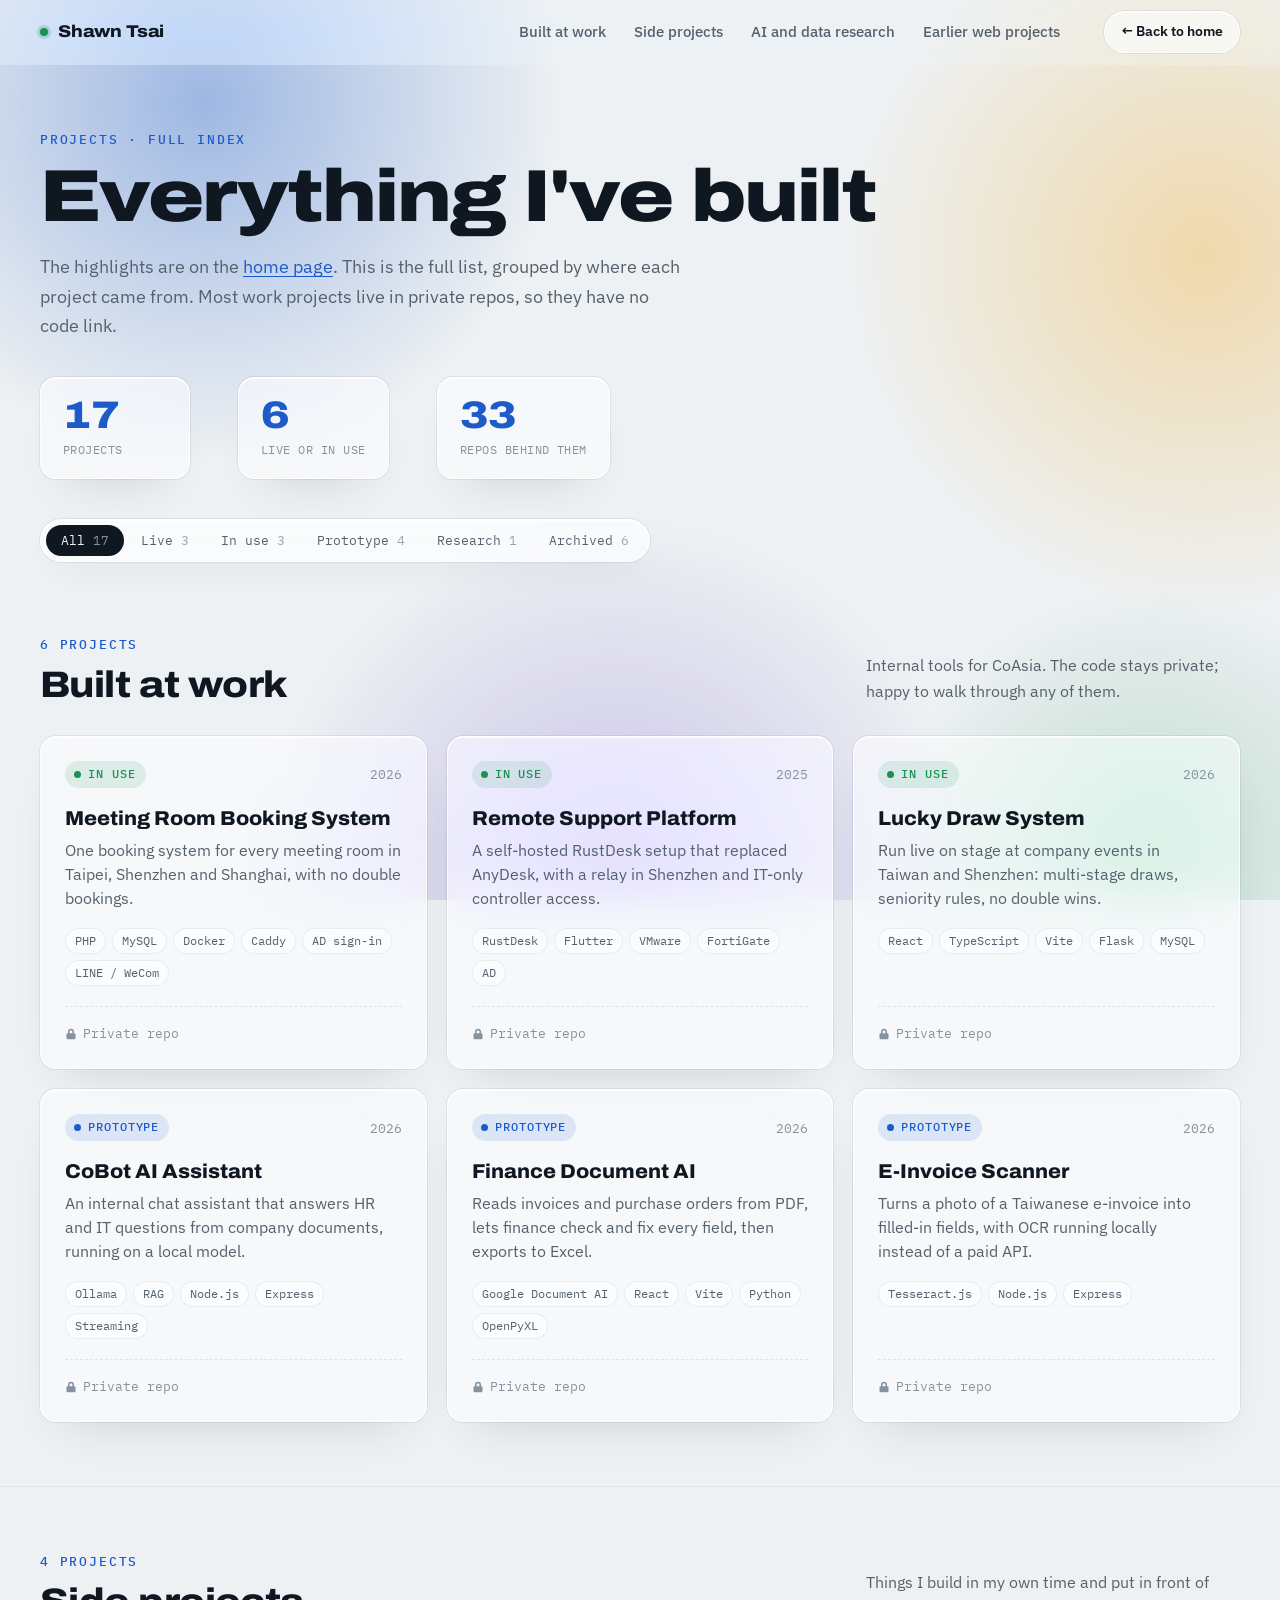
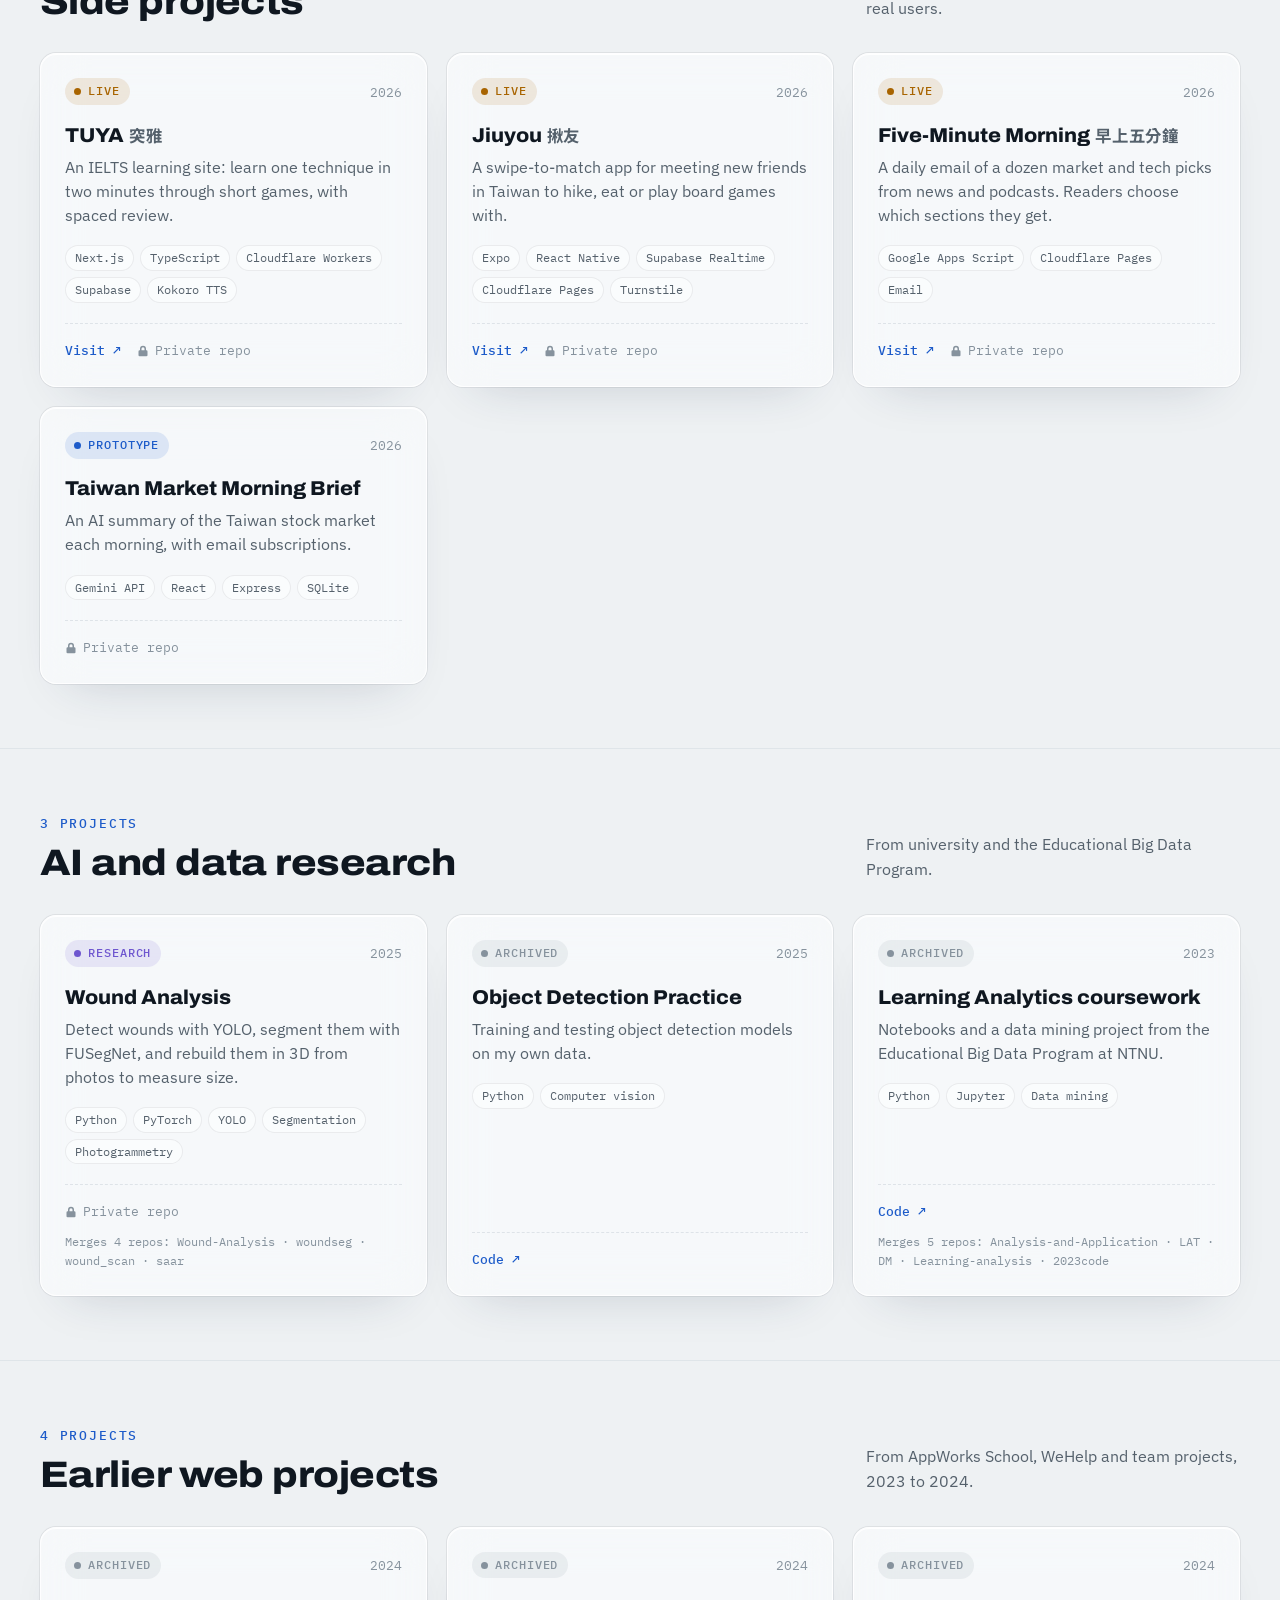
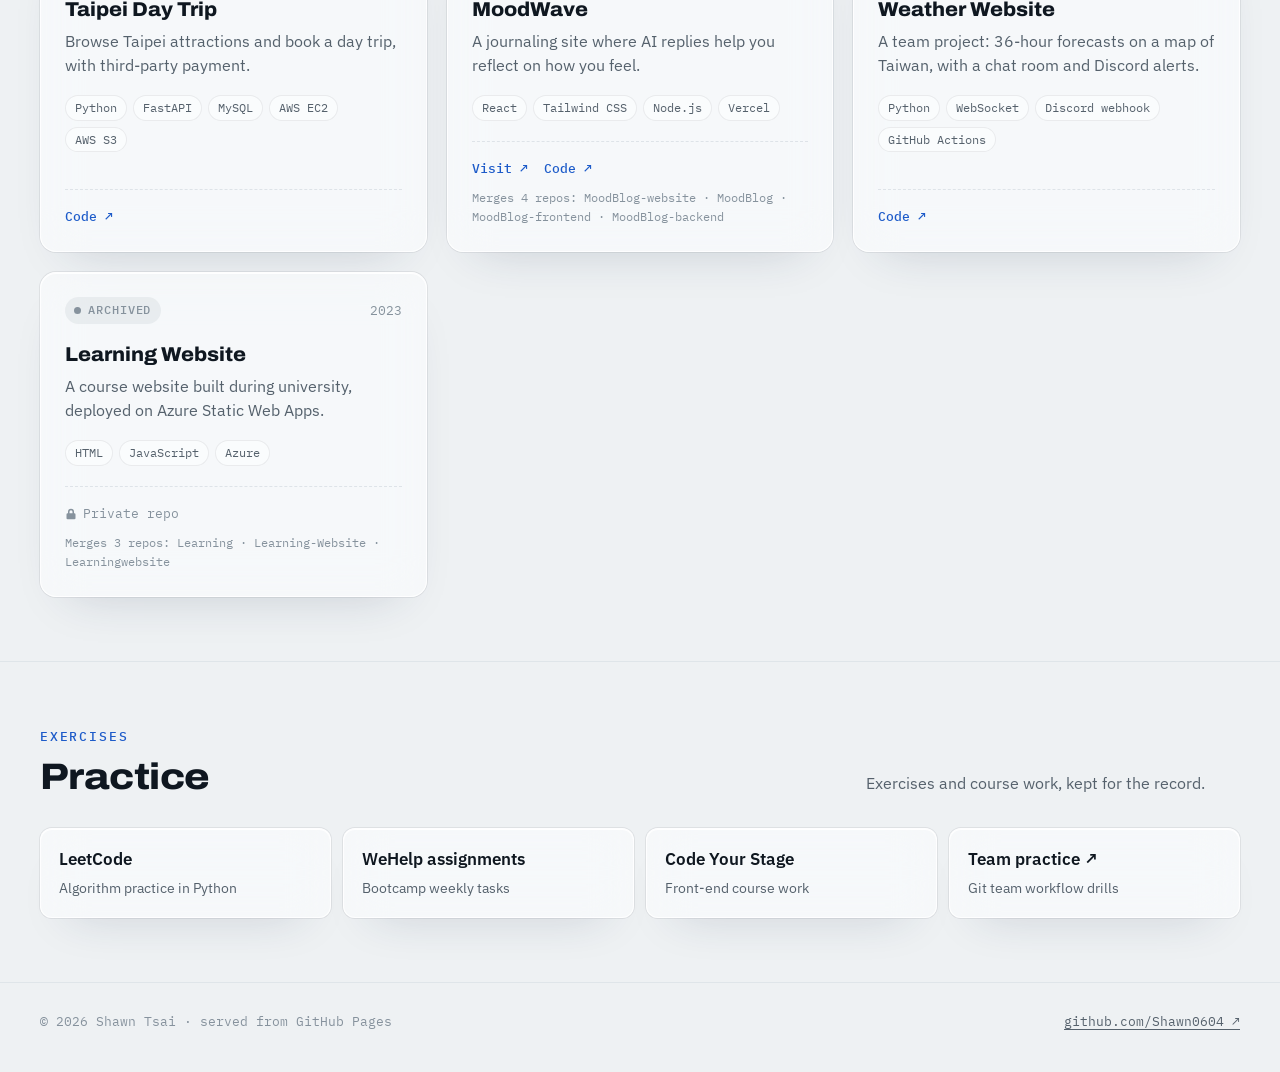
==== projects.html @ 9abc5147 "Keep the About traceroute terminal solid black Co-Authored-By: Claude Opus 5.5 <noreply@anthropic.co" ====
<!doctype html>
<html lang="en">
<head>
<meta charset="utf-8">
<meta name="viewport" content="width=device-width, initial-scale=1, viewport-fit=cover">
<title>All Projects · Shawn Tsai</title>
<link rel="icon" type="image/svg+xml" href="favicon.svg">
<meta name="theme-color" content="#10171E">
<meta name="description" content="Every project Shawn Tsai has built: internal tools at work, side projects, AI research and earlier web work.">
<link rel="preconnect" href="https://fonts.googleapis.com">
<link rel="preconnect" href="https://fonts.gstatic.com" crossorigin>
<link rel="stylesheet" href="https://fonts.googleapis.com/css2?family=Archivo:wdth,wght@62..125,400..900&family=IBM+Plex+Mono:wght@400;500;600&family=IBM+Plex+Sans:ital,wght@0,400;0,500;0,600;1,400&display=swap">
<link rel="stylesheet" href="https://fonts.googleapis.com/css2?family=Noto+Sans+TC:wght@500;700&text=%E7%AA%81%E9%9B%85%E6%8F%AA%E5%8F%8B%E6%97%A9%E4%B8%8A%E4%BA%94%E5%88%86%E9%90%98&display=swap">
<style>
/* Same tokens and type as index.html, so the two pages read as one site. */
:root {
  --paper: #EEF1F3; --panel: #FFFFFF; --ink: #0F1720; --muted: #55616C; --faint: #86929D; --line: #D3DAE0;
  --cable: #1D5BC9; --amber: #A86400; --led: #1B9255; --rec: #E5484D; --violet: #6E56CF;
  --f-display: "Archivo", "Arial Narrow", "Helvetica Neue", Arial, sans-serif;
  --f-body: "IBM Plex Sans", "Segoe UI", system-ui, -apple-system, sans-serif;
  --f-mono: "IBM Plex Mono", ui-monospace, "Cascadia Mono", Consolas, monospace;
  --f-tc: "Noto Sans TC", "Microsoft JhengHei", "PingFang TC", sans-serif;
}
@media (prefers-color-scheme: dark) {
  :root:not([data-theme="light"]) {
    --paper: #0D1318; --panel: #141C23; --ink: #E5EAEE; --muted: #9DA9B4; --faint: #6C7985; --line: #25313B;
    --cable: #78AAFF; --amber: #F2B441; --led: #3FD48B; --rec: #FF6369; --violet: #A594F9;
    color-scheme: dark;
  }
}
:root[data-theme="dark"] {
  --paper: #0D1318; --panel: #141C23; --ink: #E5EAEE; --muted: #9DA9B4; --faint: #6C7985; --line: #25313B;
  --cable: #78AAFF; --amber: #F2B441; --led: #3FD48B; --rec: #FF6369; --violet: #A594F9;
  color-scheme: dark;
}

* { box-sizing: border-box; }
[hidden] { display: none !important; }
html { scroll-behavior: smooth; scroll-padding-top: 80px; }
body { margin: 0; background: var(--paper); color: var(--ink); font-family: var(--f-body); font-size: 17px; line-height: 1.65; -webkit-font-smoothing: antialiased; }
@media (max-width: 700px) { body { font-size: 16px; } }
a { color: var(--cable); text-underline-offset: 3px; }
a:focus-visible, button:focus-visible { outline: 2px solid var(--cable); outline-offset: 3px; border-radius: 4px; }
h1, h2, h3 { text-wrap: balance; margin: 0; }
p { margin: 0; }
ul { margin: 0; padding: 0; list-style: none; }
.wrap { max-width: 1264px; margin: 0 auto; padding-left: max(32px, env(safe-area-inset-left, 0px)); padding-right: max(32px, env(safe-area-inset-right, 0px)); }
@media (max-width: 700px) { .wrap { padding-left: max(16px, env(safe-area-inset-left, 0px)); padding-right: max(16px, env(safe-area-inset-right, 0px)); } }

/* top bar */
.top { position: sticky; top: 0; z-index: 10; background: color-mix(in srgb, var(--paper) 86%, transparent); backdrop-filter: blur(10px); border-bottom: 1px solid transparent; transition: border-color .2s; }
.top.scrolled { border-bottom-color: var(--line); }
.top .wrap { display: flex; align-items: center; gap: 32px; height: 64px; }
.brand { font-family: var(--f-mono); font-size: 15px; font-weight: 600; color: var(--ink); text-decoration: none; margin-right: auto; display: inline-flex; align-items: center; gap: 10px; }
.brand i { font-style: normal; color: var(--faint); font-weight: 400; }
.nav { display: flex; gap: 4px; }
.nav a { font-size: 15px; font-weight: 500; color: var(--muted); text-decoration: none; padding: 8px 12px; border-radius: 8px; }
.nav a:hover { color: var(--ink); background: color-mix(in srgb, var(--ink) 6%, transparent); }
@media (max-width: 900px) { .nav { display: none; } }
.btn { display: inline-flex; align-items: center; gap: 8px; font-family: var(--f-body); font-size: 14px; font-weight: 600; padding: 8px 16px; border-radius: 999px; text-decoration: none; border: 1px solid var(--line); color: var(--ink); background: var(--panel); }
.btn:hover { border-color: var(--ink); }
.led { width: 8px; height: 8px; border-radius: 50%; background: var(--led); box-shadow: 0 0 0 3px color-mix(in srgb, var(--led) 22%, transparent); flex: none; }

/* page head */
.head .wrap { padding-block: 64px 40px; }
.eyebrow { display: block; font-family: var(--f-mono); font-size: 13px; font-weight: 500; letter-spacing: .14em; text-transform: uppercase; color: var(--cable); margin-bottom: 12px; }
.head h1 { font-family: var(--f-display); font-stretch: 120%; font-weight: 850; font-size: clamp(2.6rem, 6vw, 4.6rem); line-height: .95; letter-spacing: -.025em; }
.head .lede { margin-top: 20px; max-width: 36em; color: var(--muted); font-size: clamp(1.05rem, 1.4vw, 1.2rem); }
.stats { display: flex; flex-wrap: wrap; gap: 16px 48px; margin-top: 36px; }
.stats div { display: flex; flex-direction: column; }
.stats b { font-family: var(--f-display); font-stretch: 115%; font-weight: 850; font-size: 2.4rem; line-height: 1; color: var(--cable); font-variant-numeric: tabular-nums; }
.stats span { margin-top: 6px; font-family: var(--f-mono); font-size: 12px; letter-spacing: .04em; text-transform: uppercase; color: var(--faint); }

/* filter: one floating segmented pill, sticky under the top bar */
.filters { position: sticky; top: 72px; z-index: 5; pointer-events: none; padding-bottom: 8px; }
.chipbar { pointer-events: auto; display: inline-flex; gap: 2px; max-width: 100%; overflow-x: auto; scrollbar-width: none; padding: 5px; border-radius: 999px; border: 1px solid var(--line); background: var(--panel); }
.chipbar::-webkit-scrollbar { display: none; }
.chip { flex: none; display: inline-flex; align-items: center; gap: 8px; font-family: var(--f-mono); font-size: 13px; padding: 7px 15px; border-radius: 999px; border: 0; background: transparent; color: var(--muted); cursor: pointer; transition: background .15s, color .15s; }
.chip:hover { color: var(--ink); background: color-mix(in srgb, var(--ink) 6%, transparent); }
.chip[aria-pressed="true"] { background: var(--ink); color: var(--paper); }
.chip .n { opacity: .55; font-variant-numeric: tabular-nums; }

/* groups */
.group { border-bottom: 1px solid var(--line); }
.group > .wrap { padding-block: 64px; }
.g-head { display: grid; grid-template-columns: minmax(0, 1fr) minmax(0, 22em); gap: 8px 32px; align-items: end; margin-bottom: 32px; }
.g-head .eyebrow { margin-bottom: 10px; }
.g-head h2 { font-family: var(--f-display); font-stretch: 112%; font-weight: 800; font-size: clamp(1.7rem, 3vw, 2.3rem); line-height: 1.05; letter-spacing: -.015em; }
.g-head p { color: var(--muted); font-size: 15.5px; }
@media (max-width: 800px) { .g-head { grid-template-columns: minmax(0, 1fr); } }

.cards { display: grid; grid-template-columns: repeat(3, minmax(0, 1fr)); gap: 20px; }
@media (max-width: 1080px) { .cards { grid-template-columns: repeat(2, minmax(0, 1fr)); } }
@media (max-width: 700px) { .cards { grid-template-columns: minmax(0, 1fr); } }
.card { display: flex; flex-direction: column; background: var(--panel); border: 1px solid var(--line); border-radius: 16px; padding: 24px; transition: border-color .2s, transform .2s, box-shadow .2s; }
.card:hover { border-color: color-mix(in srgb, var(--cable) 45%, var(--line)); transform: translateY(-3px); box-shadow: 0 24px 48px -32px color-mix(in srgb, #000 45%, transparent); }
.card-top { display: flex; align-items: center; justify-content: space-between; gap: 12px; }
.yr { font-family: var(--f-mono); font-size: 12.5px; color: var(--faint); font-variant-numeric: tabular-nums; }
.st { display: inline-flex; align-items: center; gap: 7px; font-family: var(--f-mono); font-size: 11.5px; font-weight: 500; letter-spacing: .08em; text-transform: uppercase; padding: 4px 10px 4px 9px; border-radius: 999px; --c: var(--faint); color: var(--c); background: color-mix(in srgb, var(--c) 12%, transparent); }
.st::before { content: ""; width: 7px; height: 7px; border-radius: 50%; background: var(--c); }
.st.live { --c: var(--amber); }
.st.in-use { --c: var(--led); }
.st.prototype { --c: var(--cable); }
.st.research { --c: var(--violet); }
.card h3 { margin-top: 18px; font-family: var(--f-display); font-stretch: 105%; font-weight: 800; font-size: 1.25rem; line-height: 1.2; }
.card h3 .tc { font-family: var(--f-tc); font-weight: 700; font-size: .82em; color: var(--muted); margin-left: .3em; letter-spacing: .04em; }
.card .blurb { margin-top: 8px; color: var(--muted); font-size: 15.5px; line-height: 1.55; }
.tags { display: flex; flex-wrap: wrap; gap: 6px; margin-top: 18px; }
.tag { font-family: var(--f-mono); font-size: 12px; padding: 3px 10px; border-radius: 999px; color: var(--muted); background: color-mix(in srgb, var(--ink) 6%, transparent); }
.card-foot { margin-top: auto; padding-top: 20px; }
.links { display: flex; flex-wrap: wrap; gap: 8px 16px; padding-top: 16px; border-top: 1px dashed var(--line); font-family: var(--f-mono); font-size: 13px; }
.links a { color: var(--cable); text-decoration: none; font-weight: 500; }
.links a:hover { text-decoration: underline; }
.links .lock { color: var(--faint); display: inline-flex; align-items: center; gap: 6px; }
.links .lock svg { width: 12px; height: 12px; fill: currentColor; }
.repos { margin-top: 10px; font-family: var(--f-mono); font-size: 11.5px; color: var(--faint); overflow-wrap: anywhere; }
.empty { color: var(--muted); font-family: var(--f-mono); font-size: 14px; }

/* practice list */
.practice { display: grid; grid-template-columns: repeat(4, minmax(0, 1fr)); gap: 12px; }
@media (max-width: 1080px) { .practice { grid-template-columns: repeat(2, minmax(0, 1fr)); } }
@media (max-width: 560px) { .practice { grid-template-columns: minmax(0, 1fr); } }
.practice li { padding: 16px 18px; border-radius: 12px; border: 1px dashed var(--line); }
.practice b { display: block; font-weight: 600; }
.practice b a { color: inherit; text-decoration: none; }
.practice b a:hover { color: var(--cable); }
.practice span { color: var(--muted); font-size: 14px; }

footer .wrap { display: flex; flex-wrap: wrap; justify-content: space-between; gap: 12px; padding-block: 28px 40px; font-family: var(--f-mono); font-size: 12.5px; color: var(--faint); }
footer a { color: var(--muted); }

@media (prefers-reduced-motion: reduce) { html { scroll-behavior: auto; } .card, .card:hover { transform: none; transition: none; } }
</style>
<link rel="stylesheet" href="css/glass.css?v=6">
</head>
<body>
<div class="aurora" aria-hidden="true"><span></span><span></span><span></span><span></span></div>
<header class="top" id="topbar">
  <div class="wrap">
    <a class="brand" href="./"><span class="led" aria-hidden="true"></span><span>Shawn Tsai</span></a>
    <nav class="nav" aria-label="Project groups" id="group-nav"></nav>
    <a class="btn" href="./#projects">← Back to home</a>
  </div>
</header>

<main>
  <section class="head">
    <div class="wrap">
      <span class="eyebrow">Projects · full index</span>
      <h1>Everything I've built</h1>
      <p class="lede">The highlights are on the <a href="./#projects">home page</a>. This is the full list, grouped by where each project came from. Most work projects live in private repos, so they have no code link.</p>
      <div class="stats" id="stats"></div>
    </div>
  </section>

  <div class="filters">
    <div class="wrap"><div class="chipbar" id="filters" role="toolbar" aria-label="Filter by status"></div></div>
  </div>

  <div id="groups">
    <noscript><div class="wrap" style="padding-block:48px"><p class="empty">This list needs JavaScript. All public repos are at <a href="https://github.com/Shawn0604?tab=repositories">github.com/Shawn0604</a>.</p></div></noscript>
  </div>

  <section class="group" id="practice-sec">
    <div class="wrap">
      <div class="g-head">
        <div><span class="eyebrow">Exercises</span><h2>Practice</h2></div>
        <p>Exercises and course work, kept for the record.</p>
      </div>
      <ul class="practice" id="practice"></ul>
    </div>
  </section>
</main>

<footer>
  <div class="wrap">
    <span>© 2026 Shawn Tsai · served from GitHub Pages</span>
    <a href="https://github.com/Shawn0604" target="_blank" rel="noopener">github.com/Shawn0604 ↗</a>
  </div>
</footer>

<script src="data/projects.js?v=6"></script>
<script>
(function () {
  var GROUPS = window.PROJECT_GROUPS || [];
  var PRACTICE = window.PRACTICE || [];
  var STATUS = [
    { id: 'all', label: 'All' },
    { id: 'live', label: 'Live' },
    { id: 'in-use', label: 'In use' },
    { id: 'prototype', label: 'Prototype' },
    { id: 'research', label: 'Research' },
    { id: 'archived', label: 'Archived' }
  ];
  var LABEL = {}; STATUS.forEach(function (s) { LABEL[s.id] = s.label; });
  var LOCK = '<svg viewBox="0 0 16 16" aria-hidden="true"><path d="M4 7V5a4 4 0 1 1 8 0v2h.5A1.5 1.5 0 0 1 14 8.5v5a1.5 1.5 0 0 1-1.5 1.5h-9A1.5 1.5 0 0 1 2 13.5v-5A1.5 1.5 0 0 1 3.5 7H4zm2 0h4V5a2 2 0 1 0-4 0v2z"/></svg>';

  function esc(s) { return String(s).replace(/[&<>"']/g, function (c) { return { '&': '&amp;', '<': '&lt;', '>': '&gt;', '"': '&quot;', "'": '&#39;' }[c]; }); }
  /* "TUYA 突雅" -> Latin name plus a smaller Chinese name */
  function title(name) {
    var m = name.match(/^(.*?)\s+([㐀-鿿].*)$/);
    return m ? esc(m[1]) + '<span class="tc" lang="zh-Hant">' + esc(m[2]) + '</span>' : esc(name);
  }

  var all = [];
  GROUPS.forEach(function (g) { g.projects.forEach(function (p) { all.push(p); }); });
  var repoCount = 0;
  all.forEach(function (p) { repoCount += (p.repos || []).length; });
  repoCount += PRACTICE.length;

  document.getElementById('stats').innerHTML =
    '<div><b>' + all.length + '</b><span>projects</span></div>' +
    '<div><b>' + all.filter(function (p) { return p.status === 'live' || p.status === 'in-use'; }).length + '</b><span>live or in use</span></div>' +
    '<div><b>' + repoCount + '</b><span>repos behind them</span></div>';

  document.getElementById('group-nav').innerHTML = GROUPS.map(function (g) {
    return '<a href="#' + esc(g.id) + '">' + esc(g.title) + '</a>';
  }).join('');

  function card(p) {
    var links = [];
    if (p.links && p.links.live) links.push('<a href="' + esc(p.links.live) + '" target="_blank" rel="noopener">Visit ↗</a>');
    if (p.links && p.links.code) links.push('<a href="' + esc(p.links.code) + '" target="_blank" rel="noopener">Code ↗</a>');
    if (!(p.links && p.links.code)) links.push('<span class="lock">' + LOCK + 'Private repo</span>');
    return '<article class="card" data-status="' + esc(p.status) + '">' +
      '<div class="card-top"><span class="st ' + esc(p.status) + '">' + esc(LABEL[p.status] || p.status) + '</span><span class="yr">' + esc(p.year) + '</span></div>' +
      '<h3>' + title(p.name) + '</h3>' +
      '<p class="blurb">' + esc(p.blurb) + '</p>' +
      '<div class="tags">' + (p.tags || []).map(function (t) { return '<span class="tag">' + esc(t) + '</span>'; }).join('') + '</div>' +
      '<div class="card-foot"><div class="links">' + links.join('') + '</div>' +
      ((p.repos || []).length > 1 ? '<p class="repos">Merges ' + p.repos.length + ' repos: ' + p.repos.map(esc).join(' · ') + '</p>' : '') +
      '</div></article>';
  }

  document.getElementById('groups').innerHTML = GROUPS.map(function (g) {
    return '<section class="group" id="' + esc(g.id) + '"><div class="wrap">' +
      '<div class="g-head"><div><span class="eyebrow">' + g.projects.length + ' projects</span>' +
      '<h2>' + esc(g.title) + '</h2></div><p>' + esc(g.note) + '</p></div>' +
      '<div class="cards">' + g.projects.map(card).join('') + '</div>' +
      '</div></section>';
  }).join('');

  document.getElementById('practice').innerHTML = PRACTICE.map(function (r) {
    var nm = r.url ? '<a href="' + esc(r.url) + '" target="_blank" rel="noopener">' + esc(r.name) + ' ↗</a>' : esc(r.name);
    return '<li><b>' + nm + '</b><span>' + esc(r.note) + '</span></li>';
  }).join('');

  /* status filter */
  var bar = document.getElementById('filters');
  bar.innerHTML = STATUS.map(function (s) {
    var n = s.id === 'all' ? all.length : all.filter(function (p) { return p.status === s.id; }).length;
    return '<button type="button" class="chip" data-f="' + s.id + '" aria-pressed="' + (s.id === 'all') + '">' + s.label + ' <span class="n">' + n + '</span></button>';
  }).join('');
  bar.addEventListener('click', function (e) {
    var b = e.target.closest('.chip'); if (!b) return;
    var f = b.getAttribute('data-f');
    bar.querySelectorAll('.chip').forEach(function (c) { c.setAttribute('aria-pressed', c === b); });
    document.querySelectorAll('#groups .group').forEach(function (sec) {
      var shown = 0;
      sec.querySelectorAll('.card').forEach(function (c) {
        var ok = f === 'all' || c.getAttribute('data-status') === f;
        c.hidden = !ok; if (ok) shown++;
      });
      sec.hidden = shown === 0;
    });
    document.getElementById('practice-sec').hidden = f !== 'all' && f !== 'archived';
  });

  var top = document.getElementById('topbar');
  var onScroll = function () { top.classList.toggle('scrolled', window.scrollY > 8); };
  window.addEventListener('scroll', onScroll, { passive: true }); onScroll();
})();
</script>
</body>
</html>
---- css/glass.css ----
/* Glass layer, shared by index.html and projects.html.
   Loaded after each page's own <style>, so these rules override the flat panels.
   A soft colour field (.aurora) sits behind the page; panels are frosted glass over it. */

:root {
  --glass-bg: rgba(255, 255, 255, .52);
  --glass-bg-hover: rgba(255, 255, 255, .68);
  --glass-rim: rgba(255, 255, 255, .85);
  --glass-edge: rgba(15, 23, 32, .07);
  --glass-hi: rgba(255, 255, 255, .9);
  --glass-drop: rgba(30, 50, 80, .22);
  --glass-blur: blur(22px) saturate(180%);
  --aurora-a: rgba(29, 91, 201, .38);
  --aurora-b: rgba(242, 180, 65, .40);
  --aurora-c: rgba(110, 86, 207, .30);
  --aurora-d: rgba(27, 146, 85, .22);
}
@media (prefers-color-scheme: dark) {
  :root:not([data-theme="light"]) {
    --glass-bg: rgba(22, 31, 40, .48);
    --glass-bg-hover: rgba(30, 41, 52, .6);
    --glass-rim: rgba(255, 255, 255, .10);
    --glass-edge: rgba(255, 255, 255, .06);
    --glass-hi: rgba(255, 255, 255, .08);
    --glass-drop: rgba(0, 0, 0, .55);
    --aurora-a: rgba(120, 170, 255, .20);
    --aurora-b: rgba(242, 180, 65, .13);
    --aurora-c: rgba(165, 148, 249, .17);
    --aurora-d: rgba(63, 212, 139, .10);
  }
}
:root[data-theme="dark"] {
  --glass-bg: rgba(22, 31, 40, .48);
  --glass-bg-hover: rgba(30, 41, 52, .6);
  --glass-rim: rgba(255, 255, 255, .10);
  --glass-edge: rgba(255, 255, 255, .06);
  --glass-hi: rgba(255, 255, 255, .08);
  --glass-drop: rgba(0, 0, 0, .55);
  --aurora-a: rgba(120, 170, 255, .20);
  --aurora-b: rgba(242, 180, 65, .13);
  --aurora-c: rgba(165, 148, 249, .17);
  --aurora-d: rgba(63, 212, 139, .10);
}

/* ---------- colour field behind everything ---------- */
.aurora { position: fixed; inset: 0; z-index: -1; overflow: hidden; pointer-events: none; }
.aurora span { position: absolute; width: 60vmax; height: 60vmax; border-radius: 50%; will-change: transform; animation: drift 38s ease-in-out infinite alternate; }
.aurora span:nth-child(1) { top: -22vmax; left: -14vmax; background: radial-gradient(circle, var(--aurora-a), transparent 66%); }
.aurora span:nth-child(2) { top: -10vmax; right: -24vmax; background: radial-gradient(circle, var(--aurora-b), transparent 66%); animation-duration: 46s; animation-delay: -12s; }
.aurora span:nth-child(3) { bottom: -28vmax; left: 18vmax; background: radial-gradient(circle, var(--aurora-c), transparent 66%); animation-duration: 52s; animation-delay: -20s; }
.aurora span:nth-child(4) { bottom: -18vmax; right: -12vmax; width: 44vmax; height: 44vmax; background: radial-gradient(circle, var(--aurora-d), transparent 66%); animation-duration: 42s; animation-delay: -6s; }
@keyframes drift {
  0%   { transform: translate3d(0, 0, 0) scale(1); }
  50%  { transform: translate3d(6vmax, 4vmax, 0) scale(1.08); }
  100% { transform: translate3d(-4vmax, 7vmax, 0) scale(.96); }
}

/* ---------- the glass surface ---------- */
.feature, .proj, .unit, .school, .earlier a, .all-projects, .jobs, .status, .btn:not(.solid),
.card, .chipbar, .practice li, .stats > div {
  background: var(--glass-bg);
  border: 1px solid var(--glass-rim);
  -webkit-backdrop-filter: var(--glass-blur);
  backdrop-filter: var(--glass-blur);
  box-shadow: inset 0 1px 0 var(--glass-hi), 0 0 0 1px var(--glass-edge), 0 24px 48px -30px var(--glass-drop);
}
.btn:not(.solid):hover { background: var(--glass-bg-hover); border-color: var(--glass-rim); }
.btn.solid { box-shadow: 0 10px 24px -12px color-mix(in srgb, var(--ink) 60%, transparent); }

/* hover lift for anything clickable or card-like */
.proj:hover, .card:hover, .earlier a:hover {
  background: var(--glass-bg-hover);
  border-color: color-mix(in srgb, var(--cable) 40%, var(--glass-rim));
  box-shadow: inset 0 1px 0 var(--glass-hi), 0 0 0 1px var(--glass-edge), 0 32px 60px -30px var(--glass-drop);
}

/* top bar: frosted strip */
.top {
  background: color-mix(in srgb, var(--paper) 45%, transparent);
  -webkit-backdrop-filter: var(--glass-blur);
  backdrop-filter: var(--glass-blur);
}
.top.scrolled { border-bottom-color: var(--glass-rim); box-shadow: 0 10px 30px -24px var(--glass-drop); }
/* filter pill floats on its own, so it needs a stronger frost to stay readable over cards */
.chipbar { background: color-mix(in srgb, var(--glass-bg-hover) 100%, transparent); box-shadow: inset 0 1px 0 var(--glass-hi), 0 0 0 1px var(--glass-edge), 0 14px 34px -18px var(--glass-drop); }

/* sections: softer dividers so the colour field reads through */
.block, .group { border-color: color-mix(in srgb, var(--line) 55%, transparent); }
footer .wrap { border-top-color: color-mix(in srgb, var(--line) 55%, transparent); }

/* tags: tinted glass chips */
.tag { background: color-mix(in srgb, var(--panel) 45%, transparent); box-shadow: inset 0 0 0 1px var(--glass-edge); }

/* home page specifics */
.feature { border-radius: 24px; }
.jobs { border-radius: 20px; padding-inline: 32px; }
.jobs .job:last-child { border-bottom: 0; }
.job { border-bottom-color: color-mix(in srgb, var(--line) 60%, transparent); }
@media (max-width: 700px) { .jobs { padding-inline: 20px; } }
.rack { background: transparent; border: 0; gap: 14px; overflow: visible; border-radius: 0; }
.unit { border-radius: 16px; overflow: hidden; }
.unit .u { background: color-mix(in srgb, var(--panel) 30%, transparent); border-right-color: var(--glass-rim); }
.all-projects { border-style: solid; }
.browser { background: var(--glass-bg); border-color: var(--glass-rim); }
.browser .bar { background: color-mix(in srgb, var(--panel) 40%, transparent); border-bottom-color: var(--glass-rim); }
.browser .bar span { background: color-mix(in srgb, var(--paper) 60%, transparent); }

/* projects page specifics */
.stats > div { padding: 18px 22px; border-radius: 16px; min-width: 150px; }
.practice li { border-style: solid; }
.links { border-top-color: color-mix(in srgb, var(--line) 70%, transparent); }

/* browsers without backdrop-filter: make the panels solid enough to read */
@supports not ((backdrop-filter: blur(1px)) or (-webkit-backdrop-filter: blur(1px))) {
  .feature, .proj, .unit, .school, .earlier a, .all-projects, .jobs, .status, .btn:not(.solid),
  .card, .chipbar, .practice li, .stats > div, .top {
    background: color-mix(in srgb, var(--panel) 92%, transparent);
  }
}

@media (prefers-reduced-motion: reduce) { .aurora span { animation: none; } }

/* brand: the name in the display face, matching the page headings */
.brand { font-family: var(--f-display); font-stretch: 112%; font-weight: 800; font-size: 17px; letter-spacing: -.01em; }
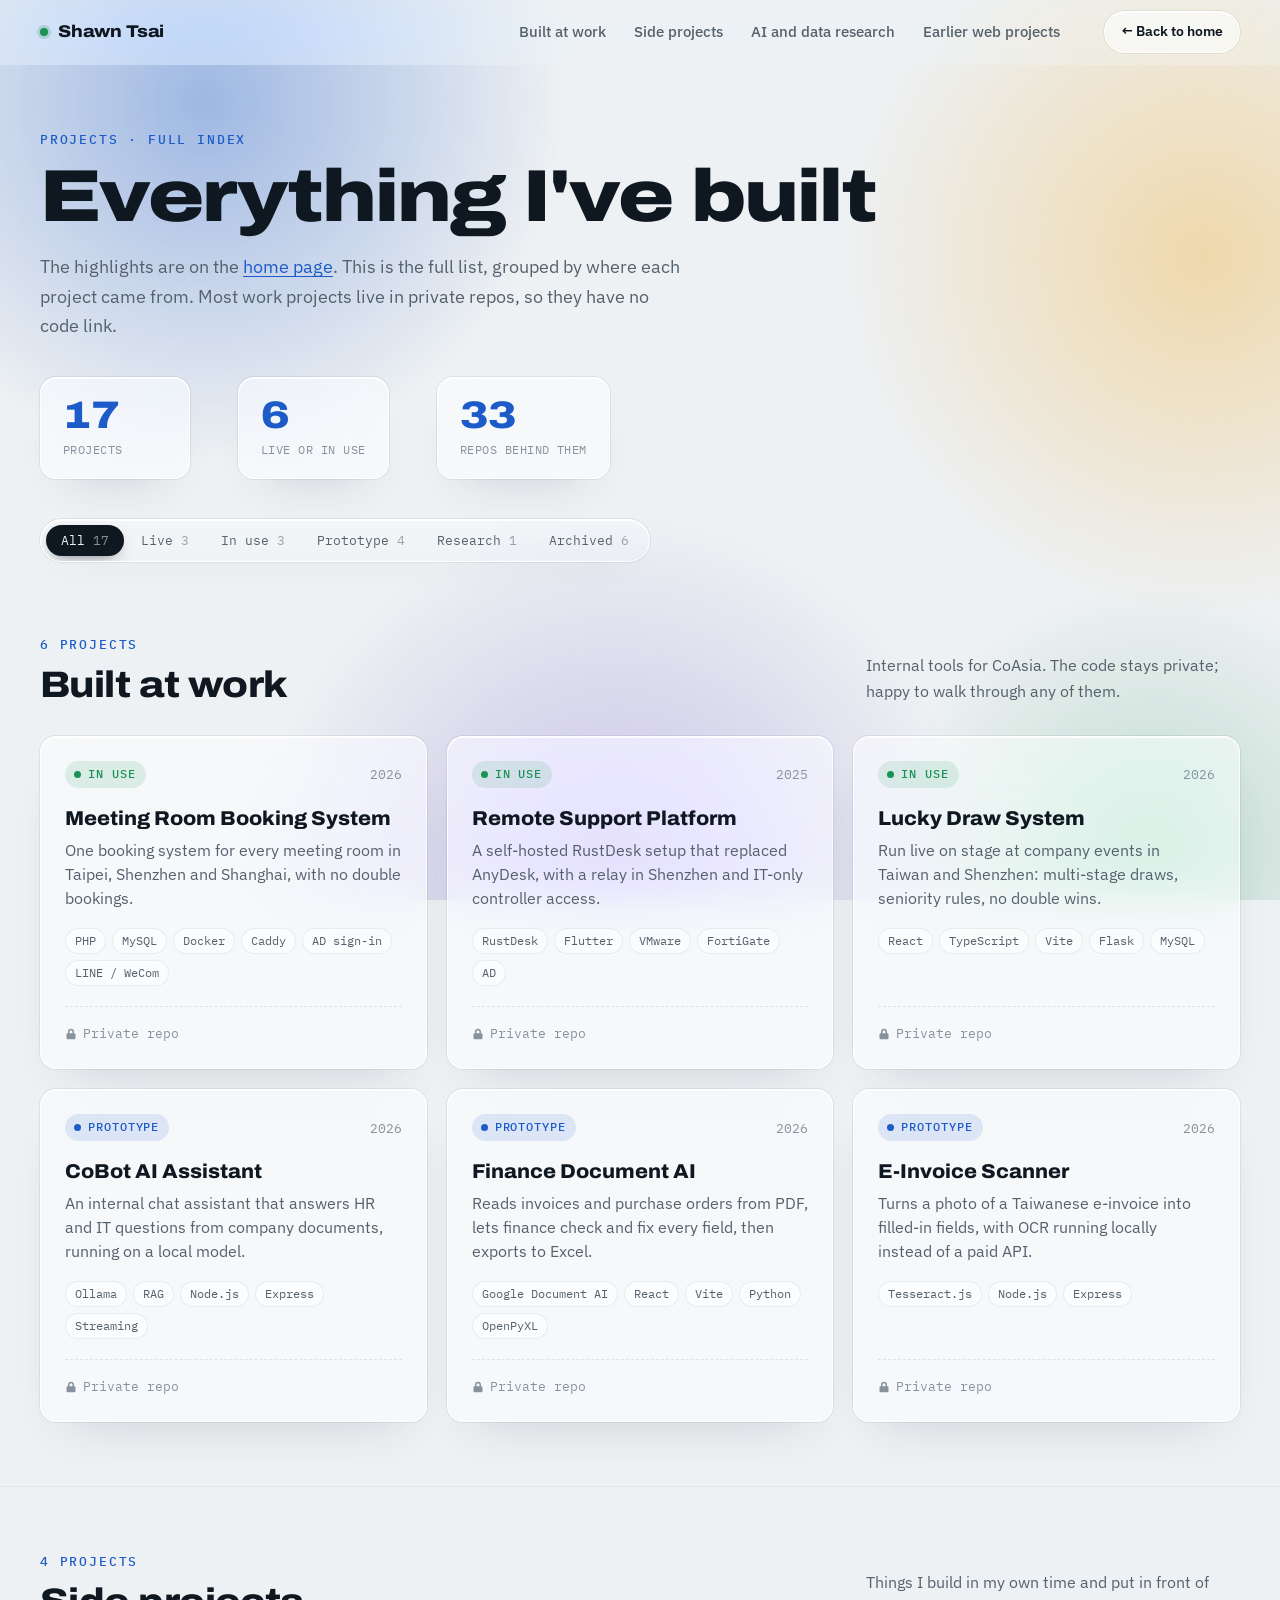
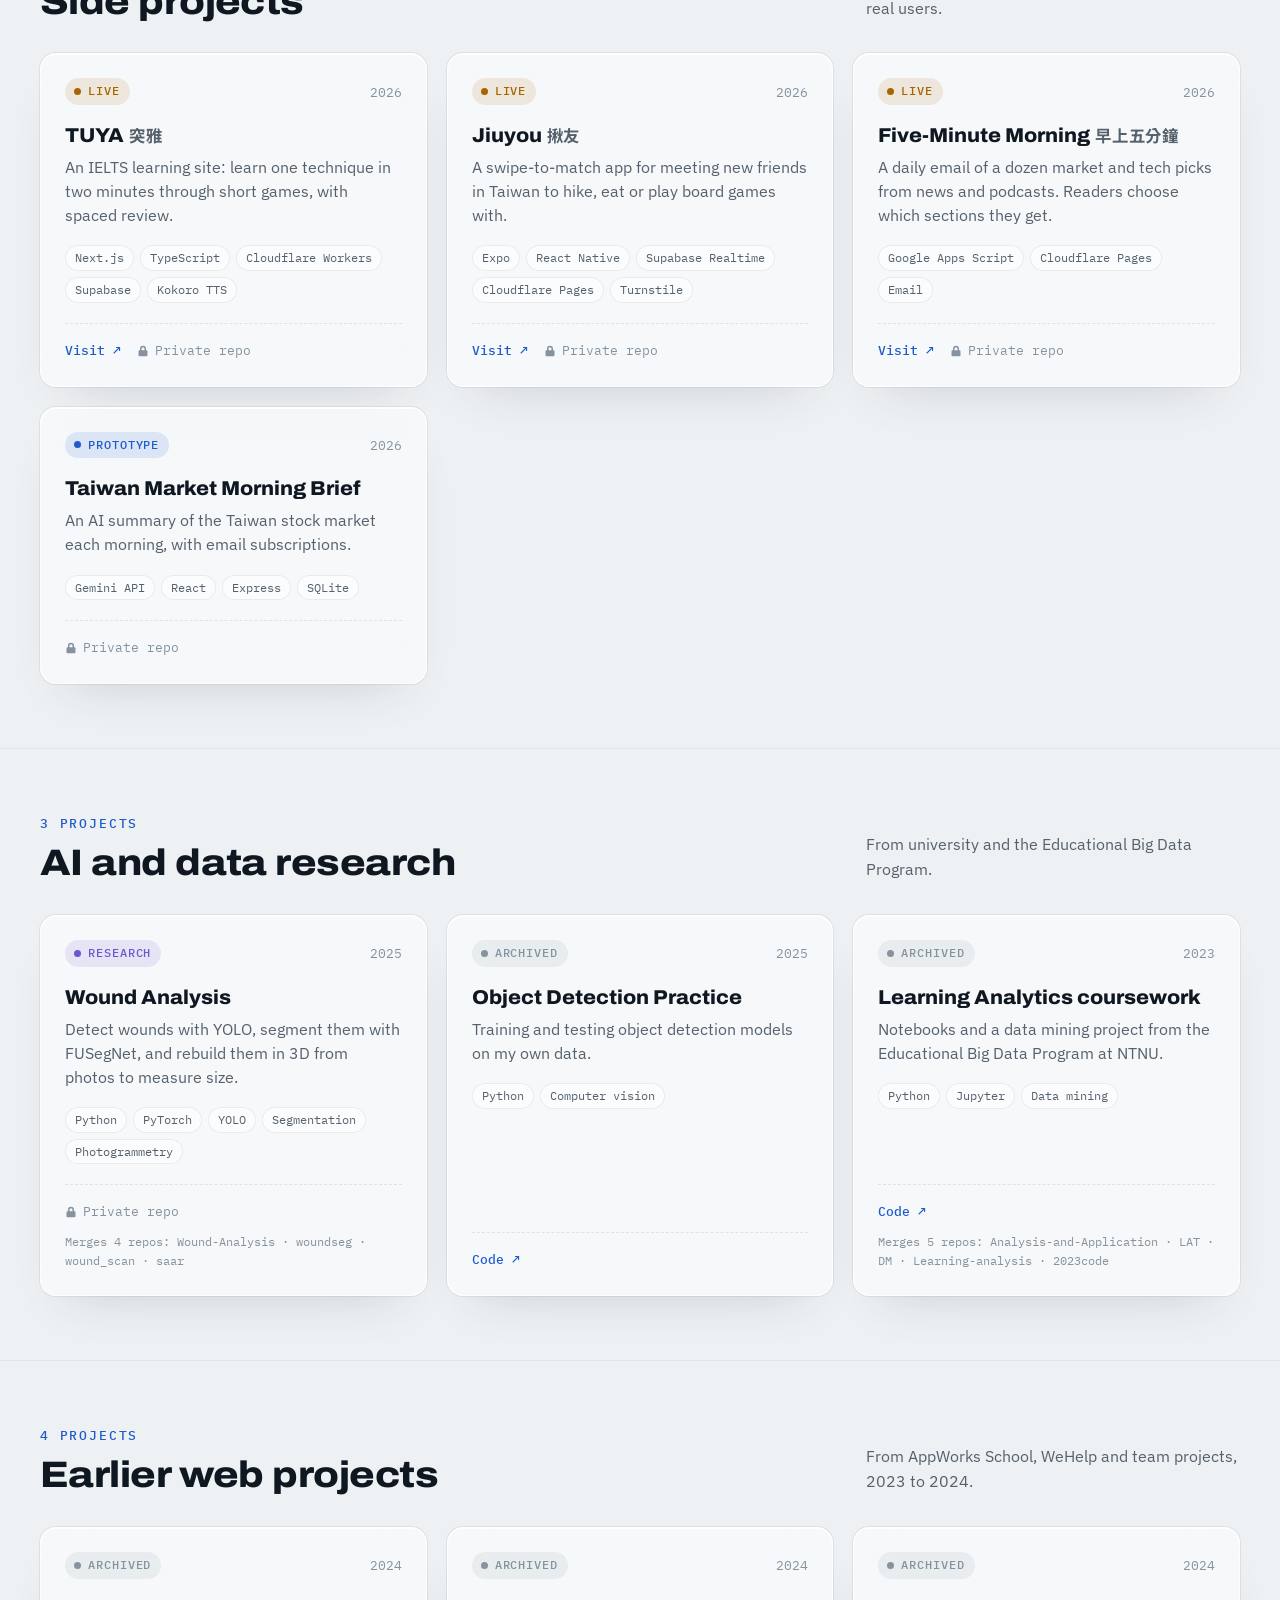
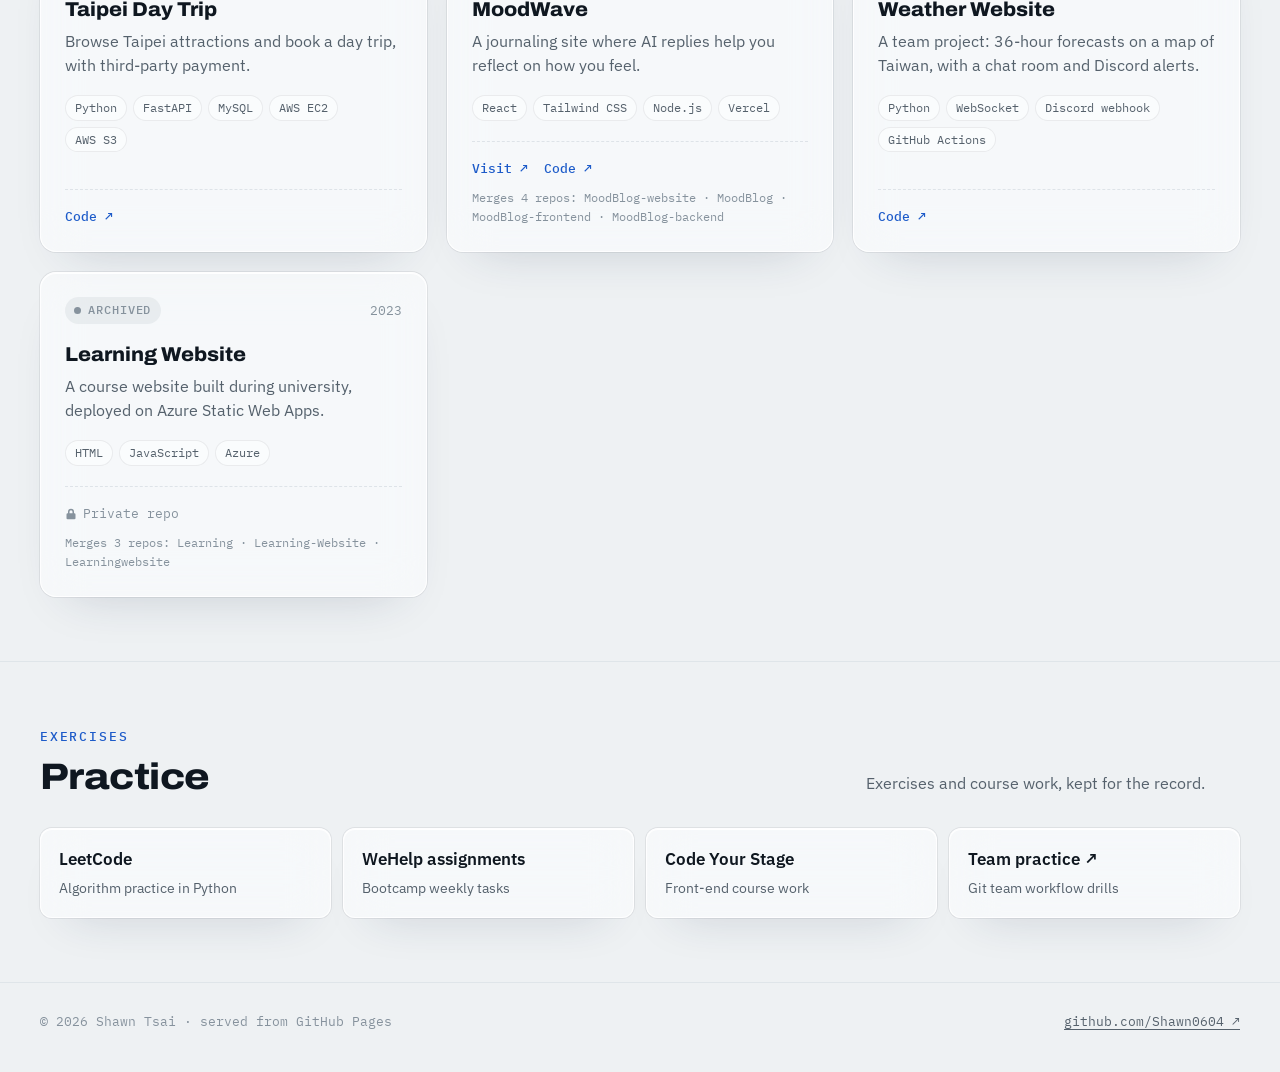
==== commit a6603728: "Make the projects filter pill clear frosted glass Lighter gradient fill, stronger blur and a top and" ====
--- a/projects.html
+++ b/projects.html
@@ -131,7 +131,7 @@
 
 @media (prefers-reduced-motion: reduce) { html { scroll-behavior: auto; } .card, .card:hover { transform: none; transition: none; } }
 </style>
-<link rel="stylesheet" href="css/glass.css?v=6">
+<link rel="stylesheet" href="css/glass.css?v=8">
 </head>
 <body>
 <div class="aurora" aria-hidden="true"><span></span><span></span><span></span><span></span></div>
@@ -179,7 +179,7 @@
   </div>
 </footer>
 
-<script src="data/projects.js?v=6"></script>
+<script src="data/projects.js?v=8"></script>
 <script>
 (function () {
   var GROUPS = window.PROJECT_GROUPS || [];
--- a/css/glass.css
+++ b/css/glass.css
@@ -82,7 +82,17 @@
 }
 .top.scrolled { border-bottom-color: var(--glass-rim); box-shadow: 0 10px 30px -24px var(--glass-drop); }
 /* filter pill floats on its own, so it needs a stronger frost to stay readable over cards */
-.chipbar { background: color-mix(in srgb, var(--glass-bg-hover) 100%, transparent); box-shadow: inset 0 1px 0 var(--glass-hi), 0 0 0 1px var(--glass-edge), 0 14px 34px -18px var(--glass-drop); }
+.chipbar {
+  background: linear-gradient(180deg, rgba(255,255,255,.34), rgba(255,255,255,.14));
+  border-color: var(--glass-rim);
+  -webkit-backdrop-filter: blur(26px) saturate(190%);
+  backdrop-filter: blur(26px) saturate(190%);
+  box-shadow: inset 0 1px 0 var(--glass-hi), inset 0 -1px 0 rgba(255,255,255,.18), 0 0 0 1px var(--glass-edge), 0 16px 36px -20px var(--glass-drop);
+}
+@media (prefers-color-scheme: dark) { :root:not([data-theme="light"]) .chipbar { background: linear-gradient(180deg, rgba(255,255,255,.08), rgba(255,255,255,.02)); } }
+:root[data-theme="dark"] .chipbar { background: linear-gradient(180deg, rgba(255,255,255,.08), rgba(255,255,255,.02)); }
+.chip:not([aria-pressed="true"]):hover { background: color-mix(in srgb, var(--panel) 45%, transparent); }
+.chip[aria-pressed="true"] { box-shadow: 0 6px 16px -8px color-mix(in srgb, var(--ink) 70%, transparent); }
 
 /* sections: softer dividers so the colour field reads through */
 .block, .group { border-color: color-mix(in srgb, var(--line) 55%, transparent); }
@@ -99,7 +109,6 @@
 @media (max-width: 700px) { .jobs { padding-inline: 20px; } }
 .rack { background: transparent; border: 0; gap: 14px; overflow: visible; border-radius: 0; }
 .unit { border-radius: 16px; overflow: hidden; }
-.unit .u { background: color-mix(in srgb, var(--panel) 30%, transparent); border-right-color: var(--glass-rim); }
 .all-projects { border-style: solid; }
 .browser { background: var(--glass-bg); border-color: var(--glass-rim); }
 .browser .bar { background: color-mix(in srgb, var(--panel) 40%, transparent); border-bottom-color: var(--glass-rim); }
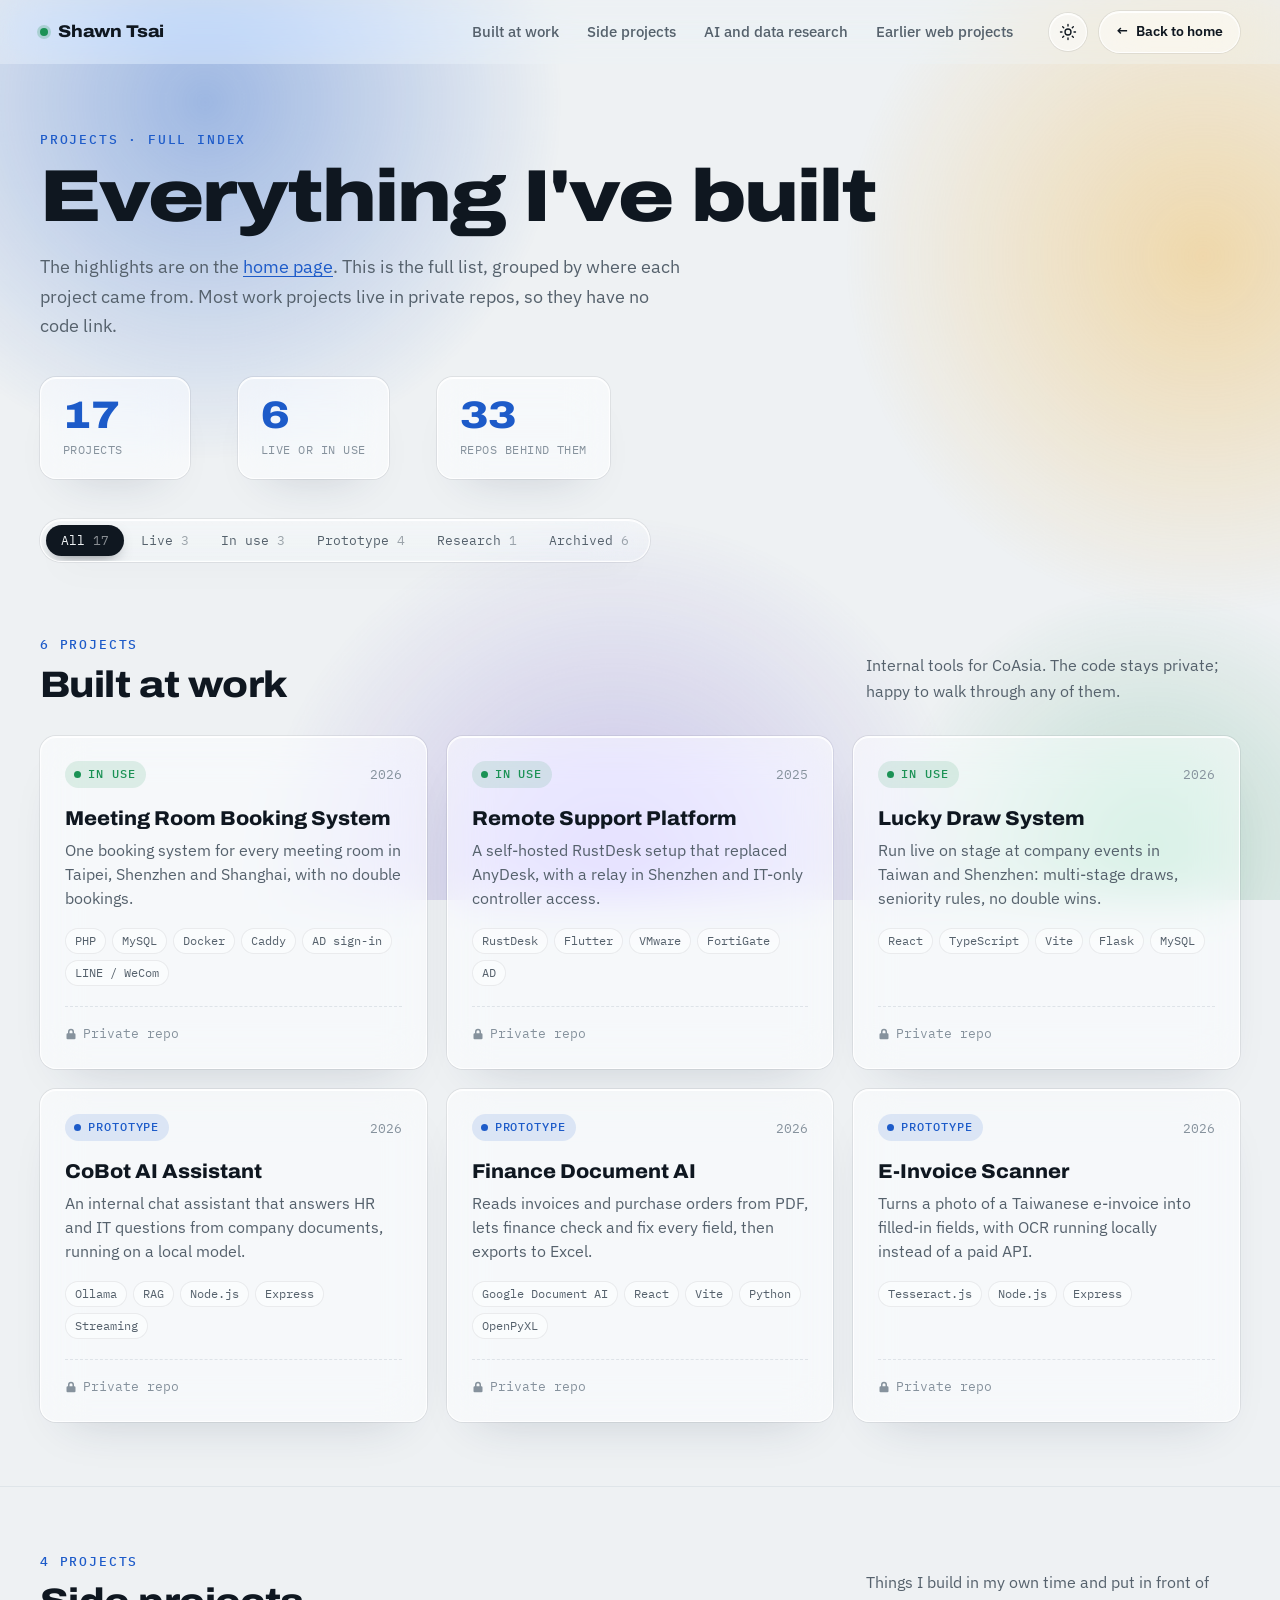
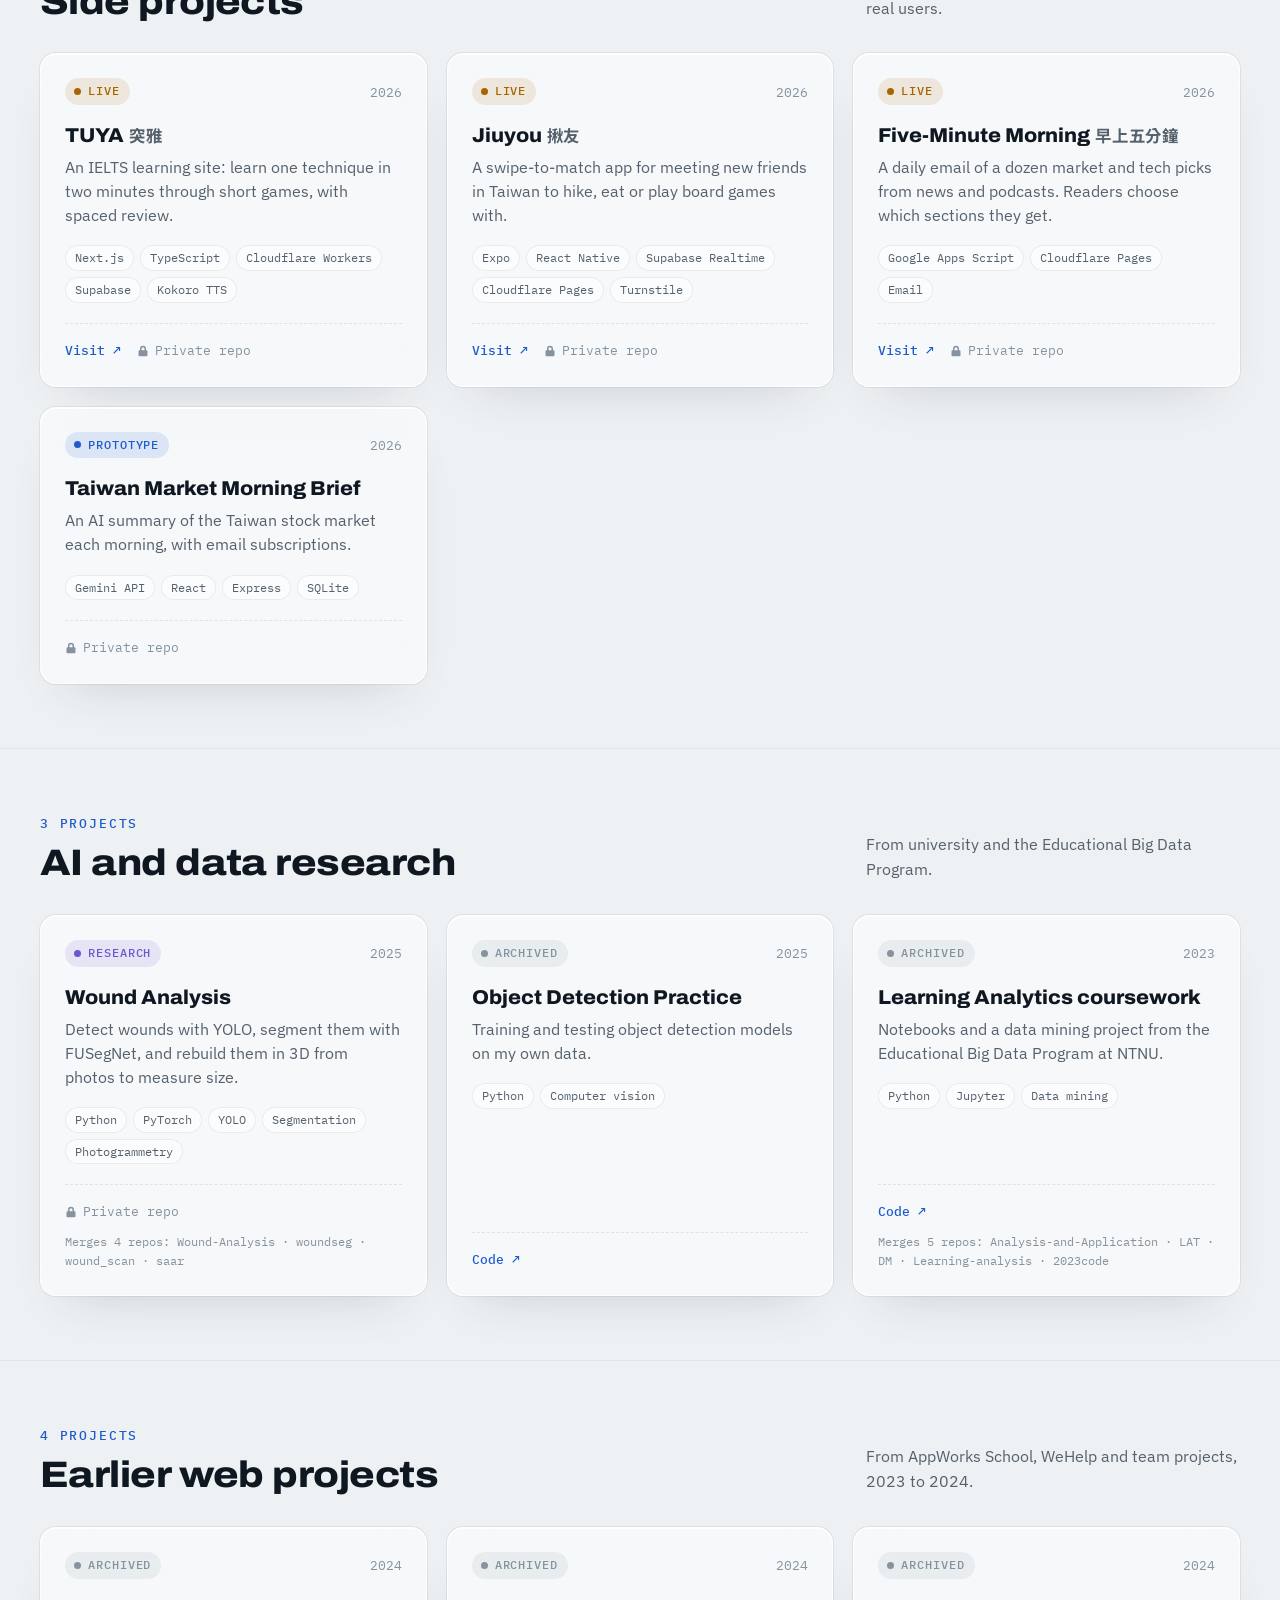
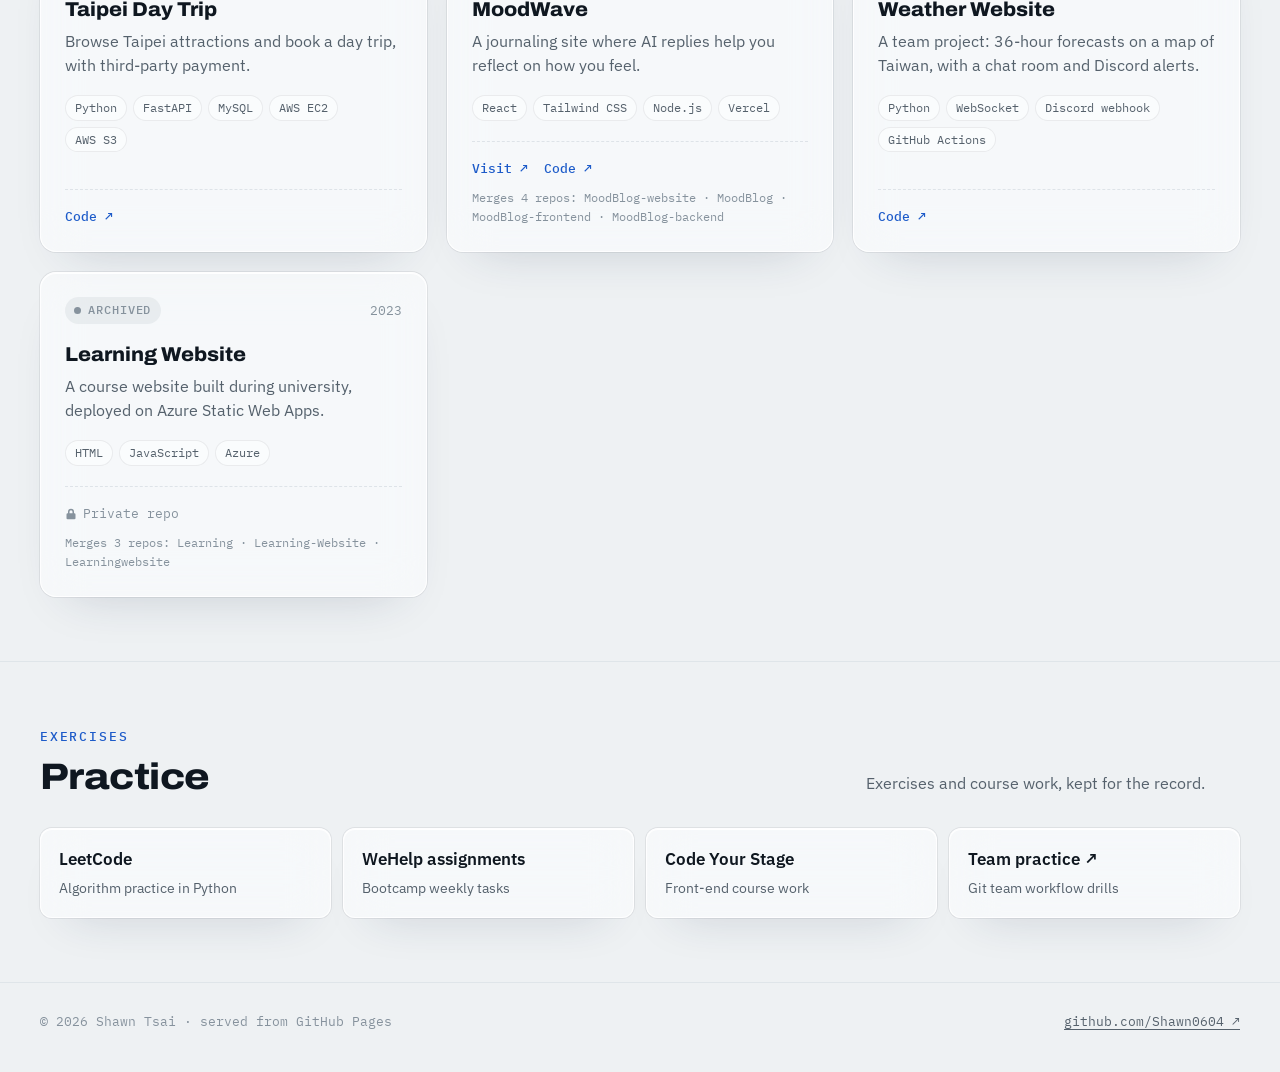
==== commit f96b64cb: "Add theme toggle, phone menu, scroll reveal and pointer sheen - js/site.js, shared by both pages: li" ====
--- a/projects.html
+++ b/projects.html
@@ -4,6 +4,7 @@
 <meta charset="utf-8">
 <meta name="viewport" content="width=device-width, initial-scale=1, viewport-fit=cover">
 <title>All Projects · Shawn Tsai</title>
+<script>try{var t=localStorage.getItem("theme");if(t==="dark"||t==="light")document.documentElement.setAttribute("data-theme",t)}catch(e){}</script>
 <link rel="icon" type="image/svg+xml" href="favicon.svg">
 <meta name="theme-color" content="#10171E">
 <meta name="description" content="Every project Shawn Tsai has built: internal tools at work, side projects, AI research and earlier web work.">
@@ -131,7 +132,7 @@
 
 @media (prefers-reduced-motion: reduce) { html { scroll-behavior: auto; } .card, .card:hover { transform: none; transition: none; } }
 </style>
-<link rel="stylesheet" href="css/glass.css?v=8">
+<link rel="stylesheet" href="css/glass.css?v=11">
 </head>
 <body>
 <div class="aurora" aria-hidden="true"><span></span><span></span><span></span><span></span></div>
@@ -139,7 +140,9 @@
   <div class="wrap">
     <a class="brand" href="./"><span class="led" aria-hidden="true"></span><span>Shawn Tsai</span></a>
     <nav class="nav" aria-label="Project groups" id="group-nav"></nav>
-    <a class="btn" href="./#projects">← Back to home</a>
+    <button class="icon-btn" id="theme-btn" type="button" aria-label="Switch theme" aria-pressed="false"><svg class="sun" viewBox="0 0 24 24" aria-hidden="true"><circle cx="12" cy="12" r="4"/><path d="M12 2v2M12 20v2M4.9 4.9l1.4 1.4M17.7 17.7l1.4 1.4M2 12h2M20 12h2M4.9 19.1l1.4-1.4M17.7 6.3l1.4-1.4"/></svg><svg class="moon" viewBox="0 0 24 24" aria-hidden="true"><path d="M20 14.5A8 8 0 0 1 9.5 4a8 8 0 1 0 10.5 10.5z"/></svg></button>
+    <button class="icon-btn" id="menu-btn" type="button" aria-label="Menu" aria-expanded="false"><svg class="bars" viewBox="0 0 24 24" aria-hidden="true"><path d="M4 7h16M4 12h16M4 17h16"/></svg><svg class="x" viewBox="0 0 24 24" aria-hidden="true"><path d="M6 6l12 12M18 6L6 18"/></svg></button>
+    <a class="btn" href="./#projects">← <span class="hide-sm">Back to home</span><span class="show-sm">Home</span></a>
   </div>
 </header>
 
@@ -179,7 +182,7 @@
   </div>
 </footer>
 
-<script src="data/projects.js?v=8"></script>
+<script src="data/projects.js?v=11"></script>
 <script>
 (function () {
   var GROUPS = window.PROJECT_GROUPS || [];
@@ -271,5 +274,6 @@
   window.addEventListener('scroll', onScroll, { passive: true }); onScroll();
 })();
 </script>
+<script src="js/site.js?v=11"></script>
 </body>
 </html>
--- a/css/glass.css
+++ b/css/glass.css
@@ -75,7 +75,11 @@
 }
 
 /* top bar: frosted strip */
-.top {
+/* The frost is drawn on ::before, not on .top itself: a backdrop-filter on .top would make it a
+   backdrop root, and the phone menu inside it could then no longer blur the page behind. */
+.top { background: transparent; -webkit-backdrop-filter: none; backdrop-filter: none; }
+.top::before {
+  content: ""; position: absolute; inset: 0; z-index: -1; pointer-events: none;
   background: color-mix(in srgb, var(--paper) 45%, transparent);
   -webkit-backdrop-filter: var(--glass-blur);
   backdrop-filter: var(--glass-blur);
@@ -131,3 +135,69 @@
 
 /* brand: the name in the display face, matching the page headings */
 .brand { font-family: var(--f-display); font-stretch: 112%; font-weight: 800; font-size: 17px; letter-spacing: -.01em; }
+
+/* ---------- header icon buttons: theme toggle and phone menu ---------- */
+.icon-btn {
+  flex: none; display: inline-grid; place-items: center; width: 38px; height: 38px; padding: 0; border-radius: 50%; cursor: pointer; color: var(--ink);
+  background: var(--glass-bg); border: 1px solid var(--glass-rim);
+  -webkit-backdrop-filter: var(--glass-blur); backdrop-filter: var(--glass-blur);
+  box-shadow: inset 0 1px 0 var(--glass-hi), 0 0 0 1px var(--glass-edge);
+  transition: background .15s, transform .15s;
+}
+.icon-btn:hover { background: var(--glass-bg-hover); }
+.icon-btn:active { transform: scale(.94); }
+.icon-btn svg { width: 18px; height: 18px; fill: none; stroke: currentColor; stroke-width: 1.8; stroke-linecap: round; stroke-linejoin: round; }
+.icon-btn:focus-visible { outline: 2px solid var(--cable); outline-offset: 3px; }
+#theme-btn .moon { display: none; }
+#theme-btn[aria-pressed="true"] .sun { display: none; }
+#theme-btn[aria-pressed="true"] .moon { display: block; }
+.top .wrap { gap: 12px; }
+.top .nav { margin-right: 12px; }
+#menu-btn { display: none; }
+@media (max-width: 900px) {
+  #menu-btn { display: inline-grid; }
+  #menu-btn .x { display: none; }
+  .top.open #menu-btn .x { display: block; }
+  .top.open #menu-btn .bars { display: none; }
+  /* the nav becomes a glass panel under the bar */
+  .top.open .nav {
+    display: flex; flex-direction: column; gap: 2px; position: absolute; top: 60px; right: max(16px, env(safe-area-inset-right, 0px)); min-width: 220px; margin: 0; padding: 8px; border-radius: 18px;
+    background: color-mix(in srgb, var(--paper) 72%, transparent); border: 1px solid var(--glass-rim);
+    -webkit-backdrop-filter: blur(28px) saturate(190%); backdrop-filter: blur(28px) saturate(190%);
+    box-shadow: inset 0 1px 0 var(--glass-hi), 0 0 0 1px var(--glass-edge), 0 24px 50px -20px var(--glass-drop);
+    animation: menu-in .18s ease-out;
+  }
+  .top.open .nav a { padding: 11px 14px; font-size: 16px; color: var(--ink); }
+  .top.open .nav a.on::after { display: none; }
+}
+@media (max-width: 420px) { .top .btn { padding: 8px 12px; } }
+@keyframes menu-in { from { transform: translateY(-6px) scale(.98); } }
+
+/* ---------- reveal on scroll (classes added by js/site.js) ---------- */
+.reveal { opacity: 0; translate: 0 18px; transition: opacity .7s ease, translate .7s cubic-bezier(.2,.8,.2,1), transform .2s, border-color .2s, box-shadow .2s, background .2s; }
+.reveal.in { opacity: 1; translate: 0 0; }
+
+/* ---------- glass sheen that follows the pointer ---------- */
+.feature, .proj, .card, .unit, .school, .jobs, .stats > div { position: relative; }
+.feature::after, .proj::after, .card::after, .unit::after, .school::after, .jobs::after, .stats > div::after {
+  content: ""; position: absolute; inset: 0; border-radius: inherit; pointer-events: none; opacity: 0; transition: opacity .3s;
+  background: radial-gradient(420px circle at var(--mx, 50%) var(--my, 0%), rgba(255, 255, 255, .42), transparent 55%);
+  mix-blend-mode: soft-light;
+}
+.feature:hover::after, .proj:hover::after, .card:hover::after, .unit:hover::after, .school:hover::after, .jobs:hover::after, .stats > div:hover::after { opacity: 1; }
+@media (prefers-color-scheme: dark) { :root:not([data-theme="light"]) .feature::after, :root:not([data-theme="light"]) .proj::after, :root:not([data-theme="light"]) .card::after, :root:not([data-theme="light"]) .unit::after, :root:not([data-theme="light"]) .school::after, :root:not([data-theme="light"]) .jobs::after, :root:not([data-theme="light"]) .stats > div::after { mix-blend-mode: normal; background: radial-gradient(420px circle at var(--mx, 50%) var(--my, 0%), rgba(255, 255, 255, .06), transparent 55%); } }
+:root[data-theme="dark"] .feature::after, :root[data-theme="dark"] .proj::after, :root[data-theme="dark"] .card::after, :root[data-theme="dark"] .unit::after, :root[data-theme="dark"] .school::after, :root[data-theme="dark"] .jobs::after, :root[data-theme="dark"] .stats > div::after { mix-blend-mode: normal; background: radial-gradient(420px circle at var(--mx, 50%) var(--my, 0%), rgba(255, 255, 255, .06), transparent 55%); }
+
+@media (prefers-reduced-motion: reduce) { .reveal { opacity: 1; translate: none; } .top.open .nav { animation: none; } }
+
+/* ---------- small screens: keep the bar on one line, stats in one row ---------- */
+.brand, .top .btn { white-space: nowrap; }
+.show-sm { display: none; }
+@media (max-width: 560px) {
+  .hide-sm { display: none; }
+  .show-sm { display: inline; }
+  .stats { display: grid; grid-template-columns: repeat(3, minmax(0, 1fr)); gap: 10px; }
+  .stats > div { min-width: 0; padding: 14px 14px; }
+  .stats b { font-size: 1.9rem; }
+  .stats span { font-size: 10.5px; }
+}
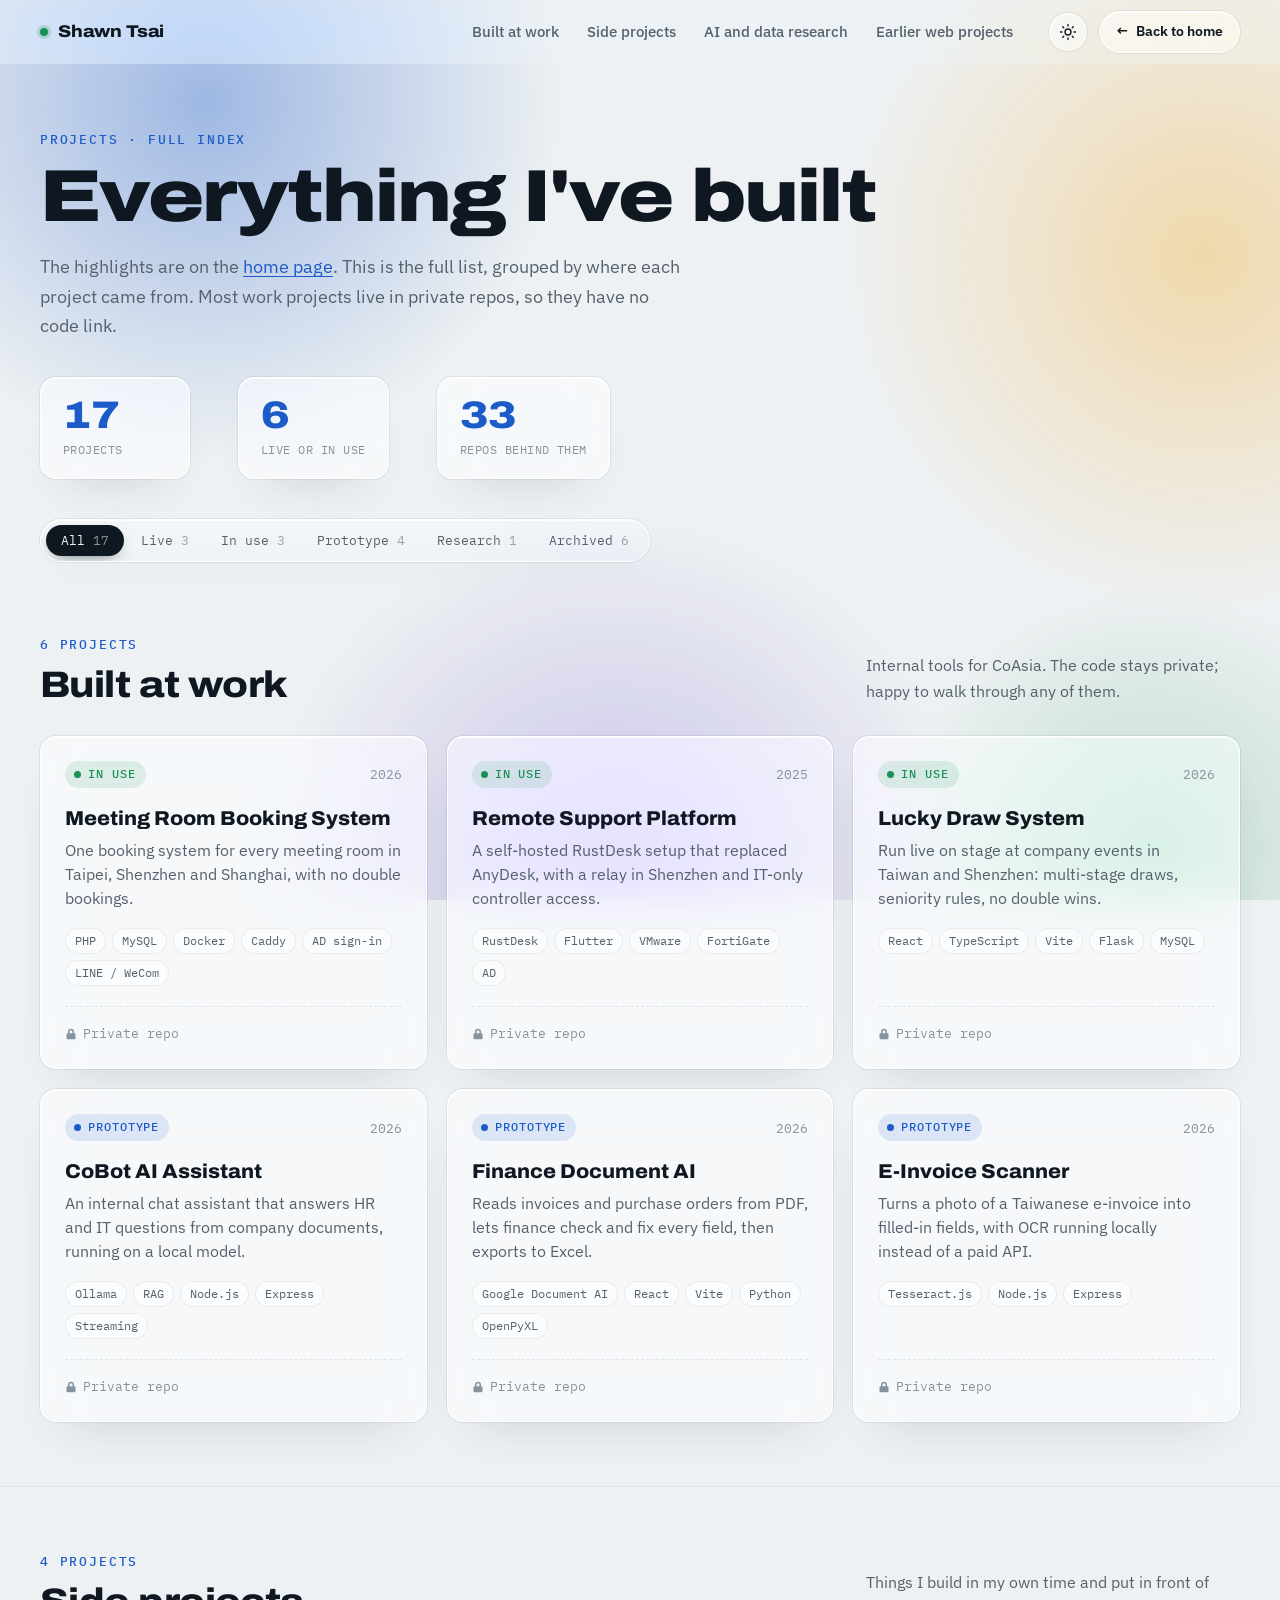
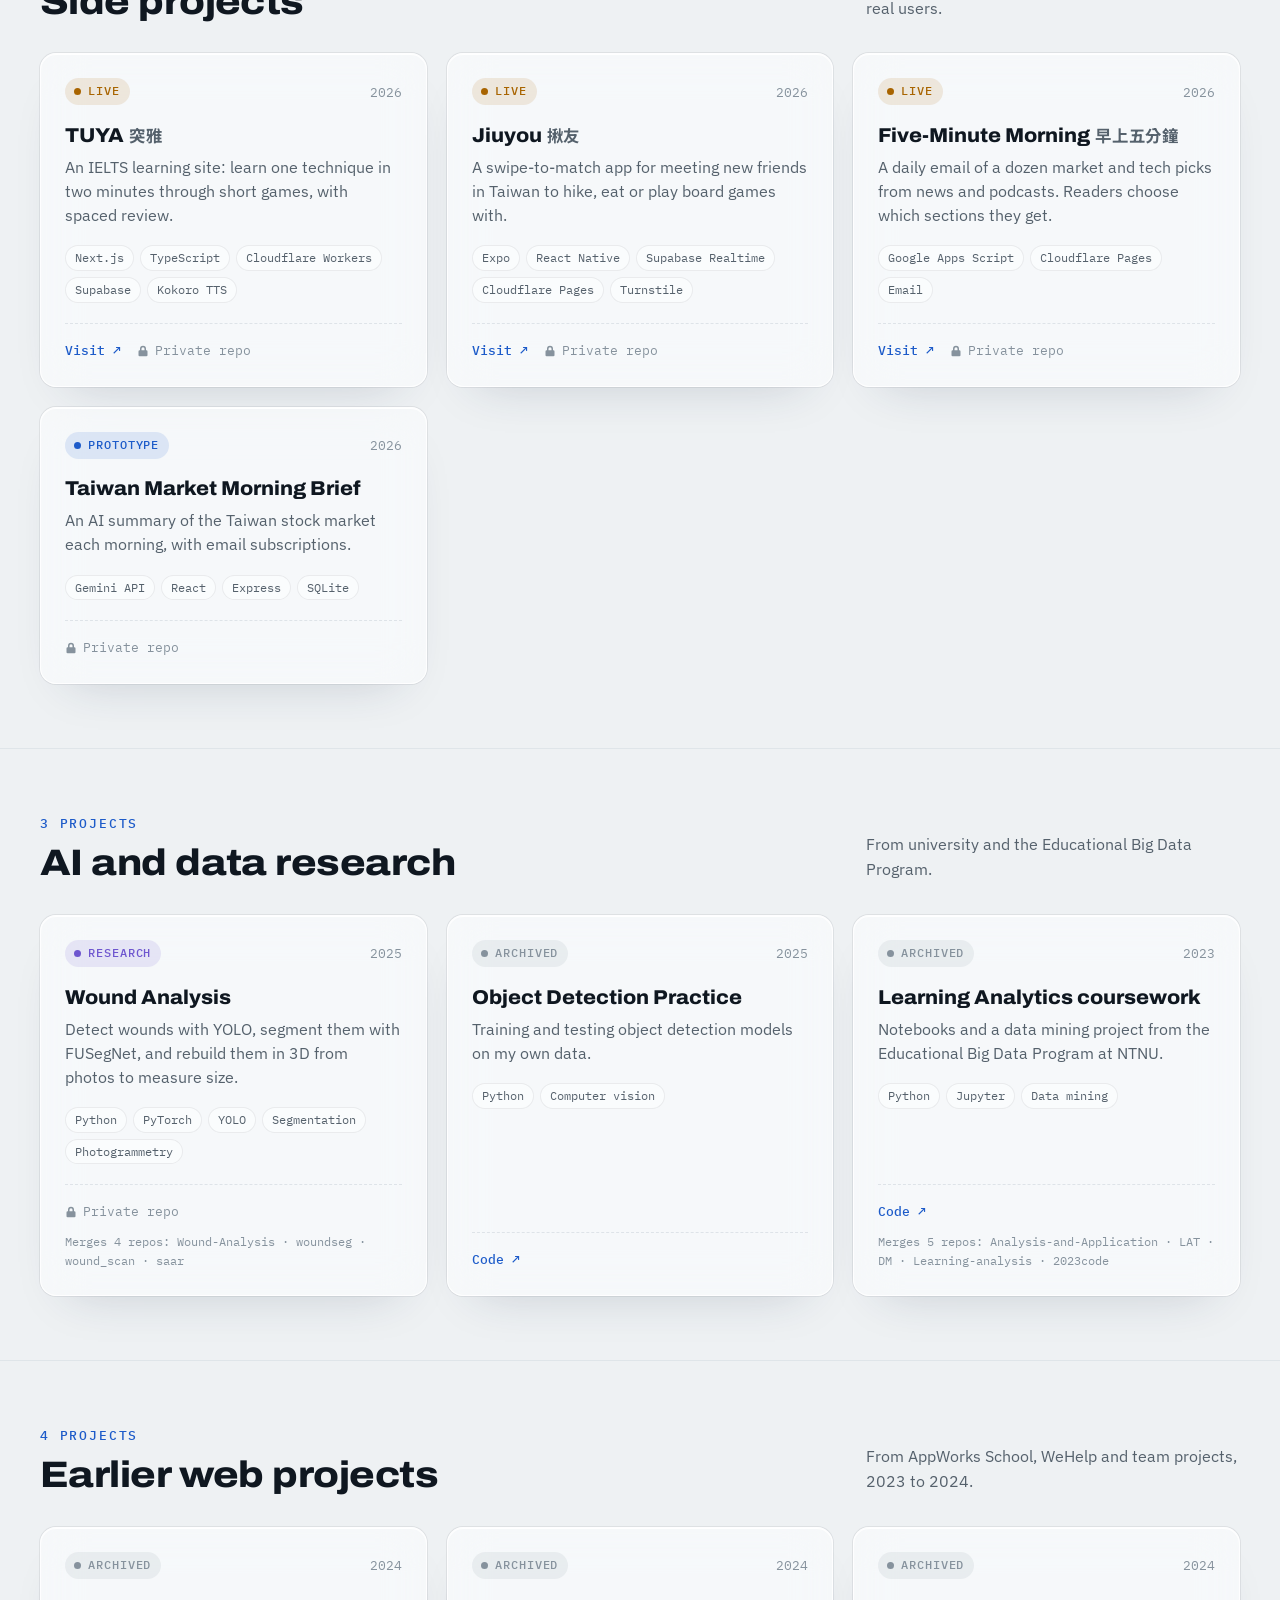
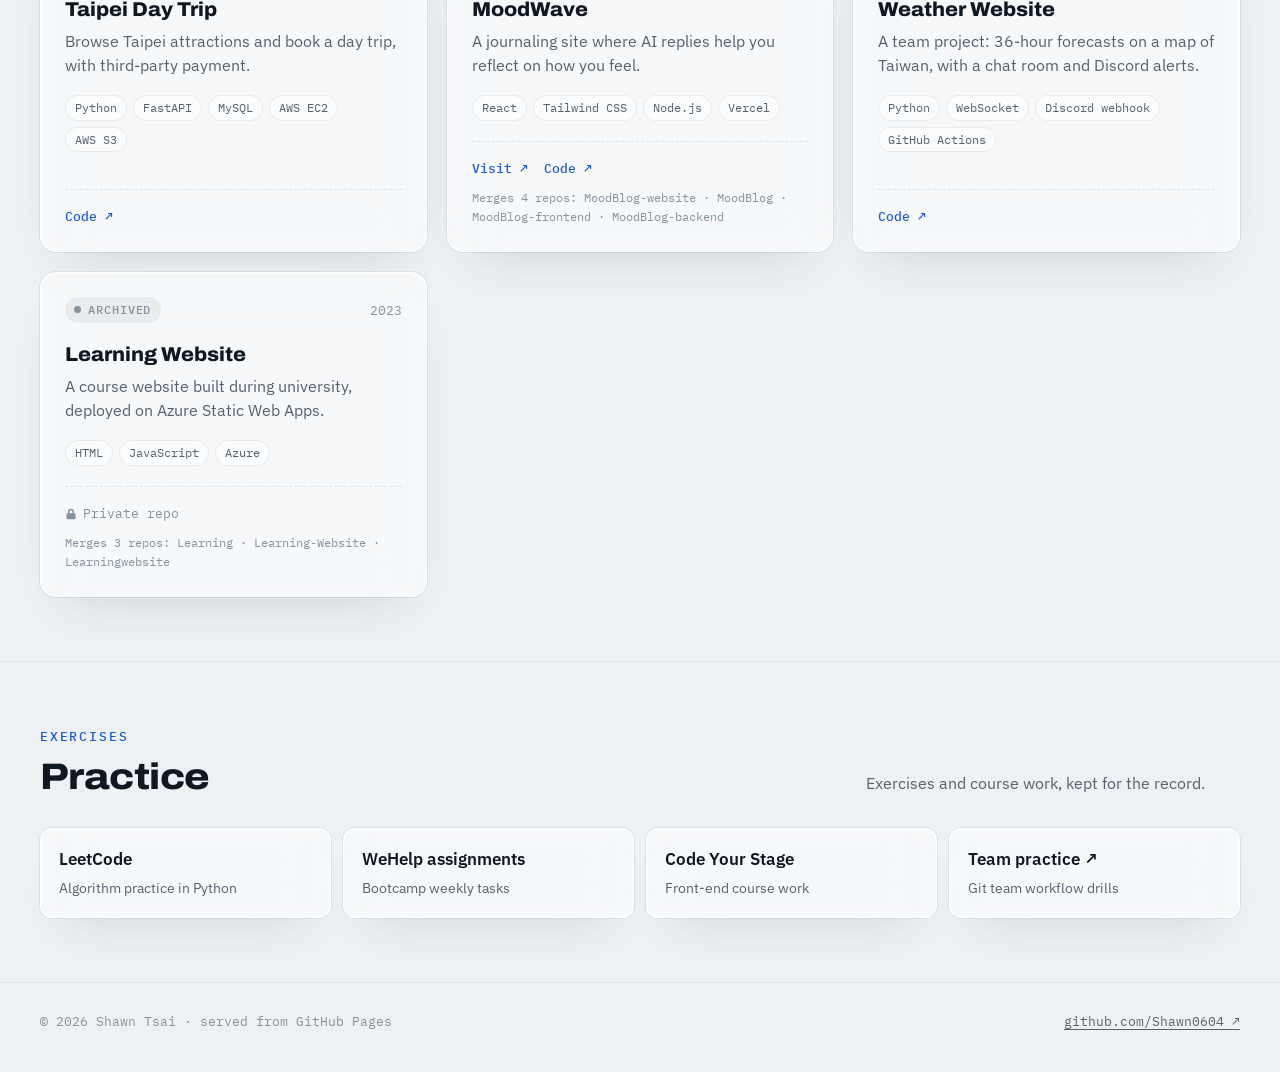
==== commit d2d1f79a: "About me: one photo at a time, cross-fading every 5 seconds - Replace the five-photo strip with a si" ====
--- a/projects.html
+++ b/projects.html
@@ -132,7 +132,7 @@
 
 @media (prefers-reduced-motion: reduce) { html { scroll-behavior: auto; } .card, .card:hover { transform: none; transition: none; } }
 </style>
-<link rel="stylesheet" href="css/glass.css?v=11">
+<link rel="stylesheet" href="css/glass.css?v=13">
 </head>
 <body>
 <div class="aurora" aria-hidden="true"><span></span><span></span><span></span><span></span></div>
@@ -182,7 +182,7 @@
   </div>
 </footer>
 
-<script src="data/projects.js?v=11"></script>
+<script src="data/projects.js?v=13"></script>
 <script>
 (function () {
   var GROUPS = window.PROJECT_GROUPS || [];
@@ -274,6 +274,6 @@
   window.addEventListener('scroll', onScroll, { passive: true }); onScroll();
 })();
 </script>
-<script src="js/site.js?v=11"></script>
+<script src="js/site.js?v=13"></script>
 </body>
 </html>
--- a/css/glass.css
+++ b/css/glass.css
@@ -57,7 +57,7 @@
 
 /* ---------- the glass surface ---------- */
 .feature, .proj, .unit, .school, .earlier a, .all-projects, .jobs, .status, .btn:not(.solid),
-.card, .chipbar, .practice li, .stats > div {
+.card, .chipbar, .practice li, .stats > div, .slideshow {
   background: var(--glass-bg);
   border: 1px solid var(--glass-rim);
   -webkit-backdrop-filter: var(--glass-blur);
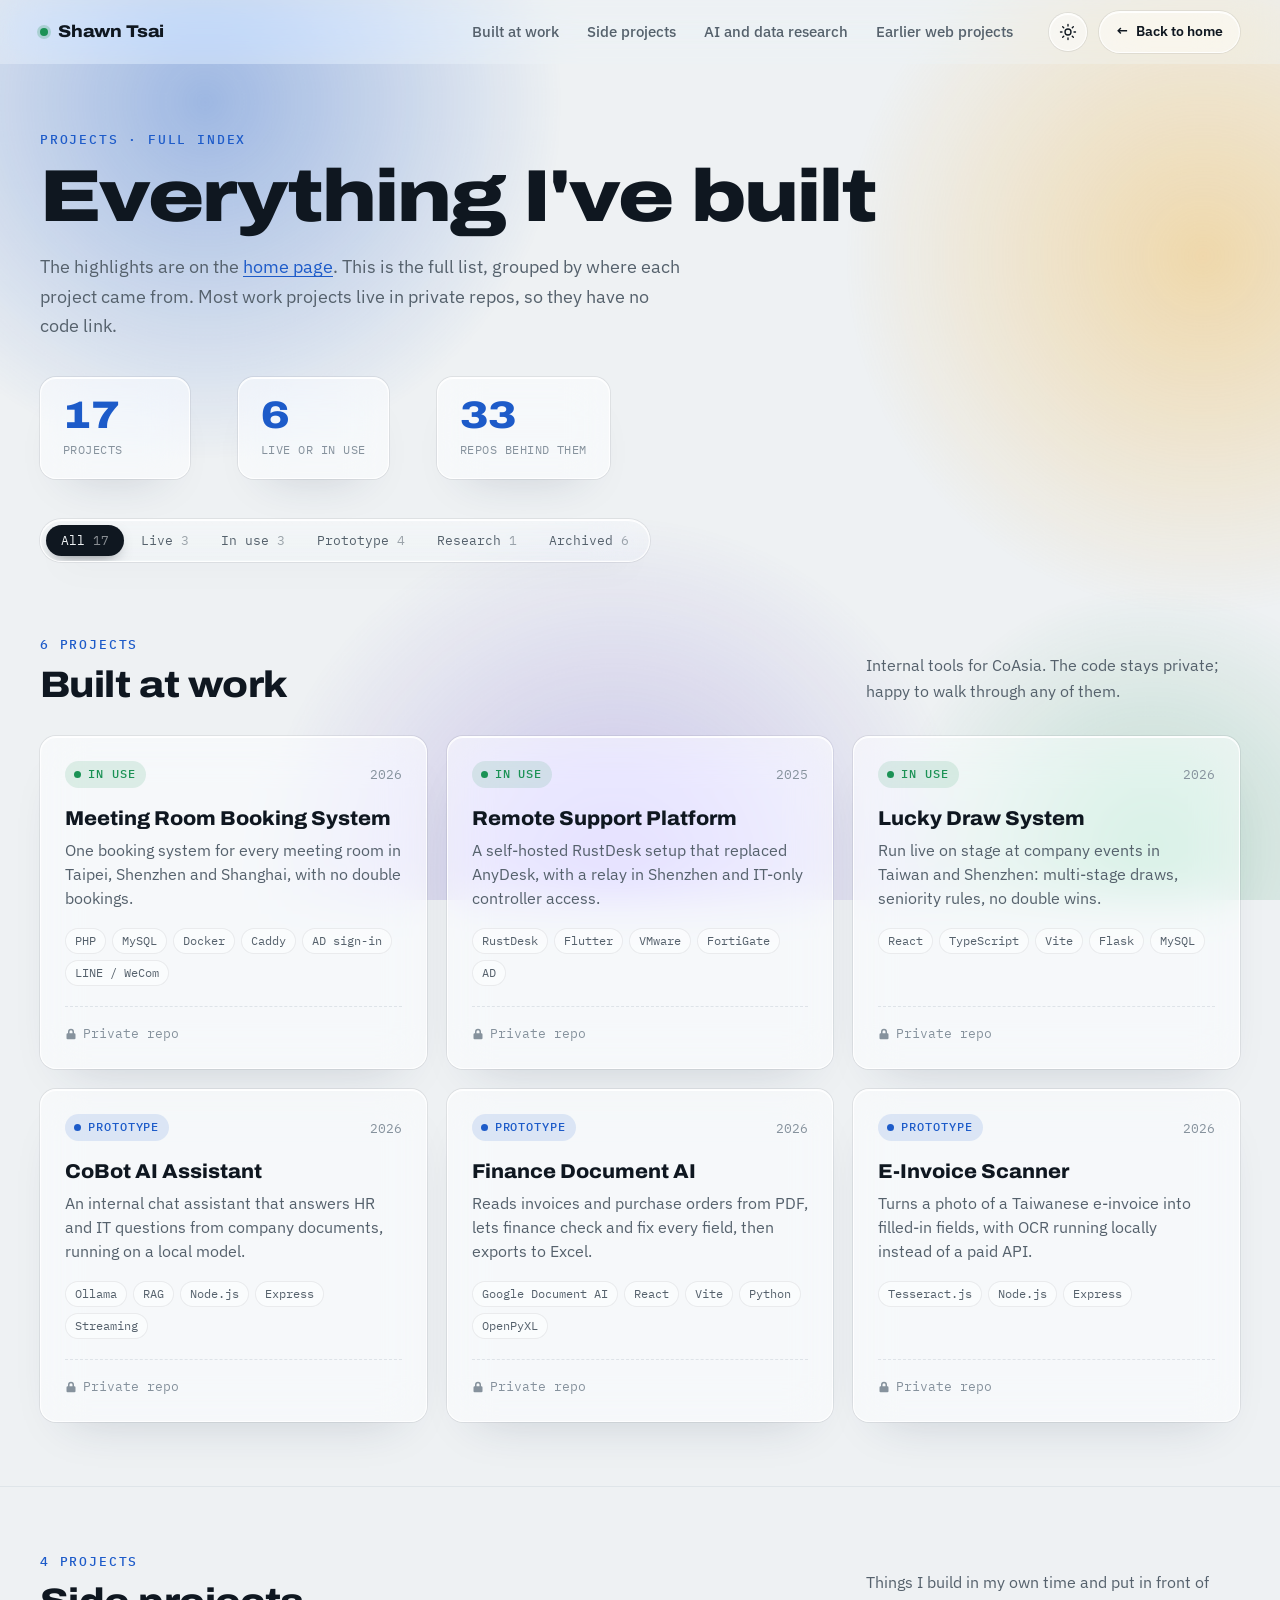
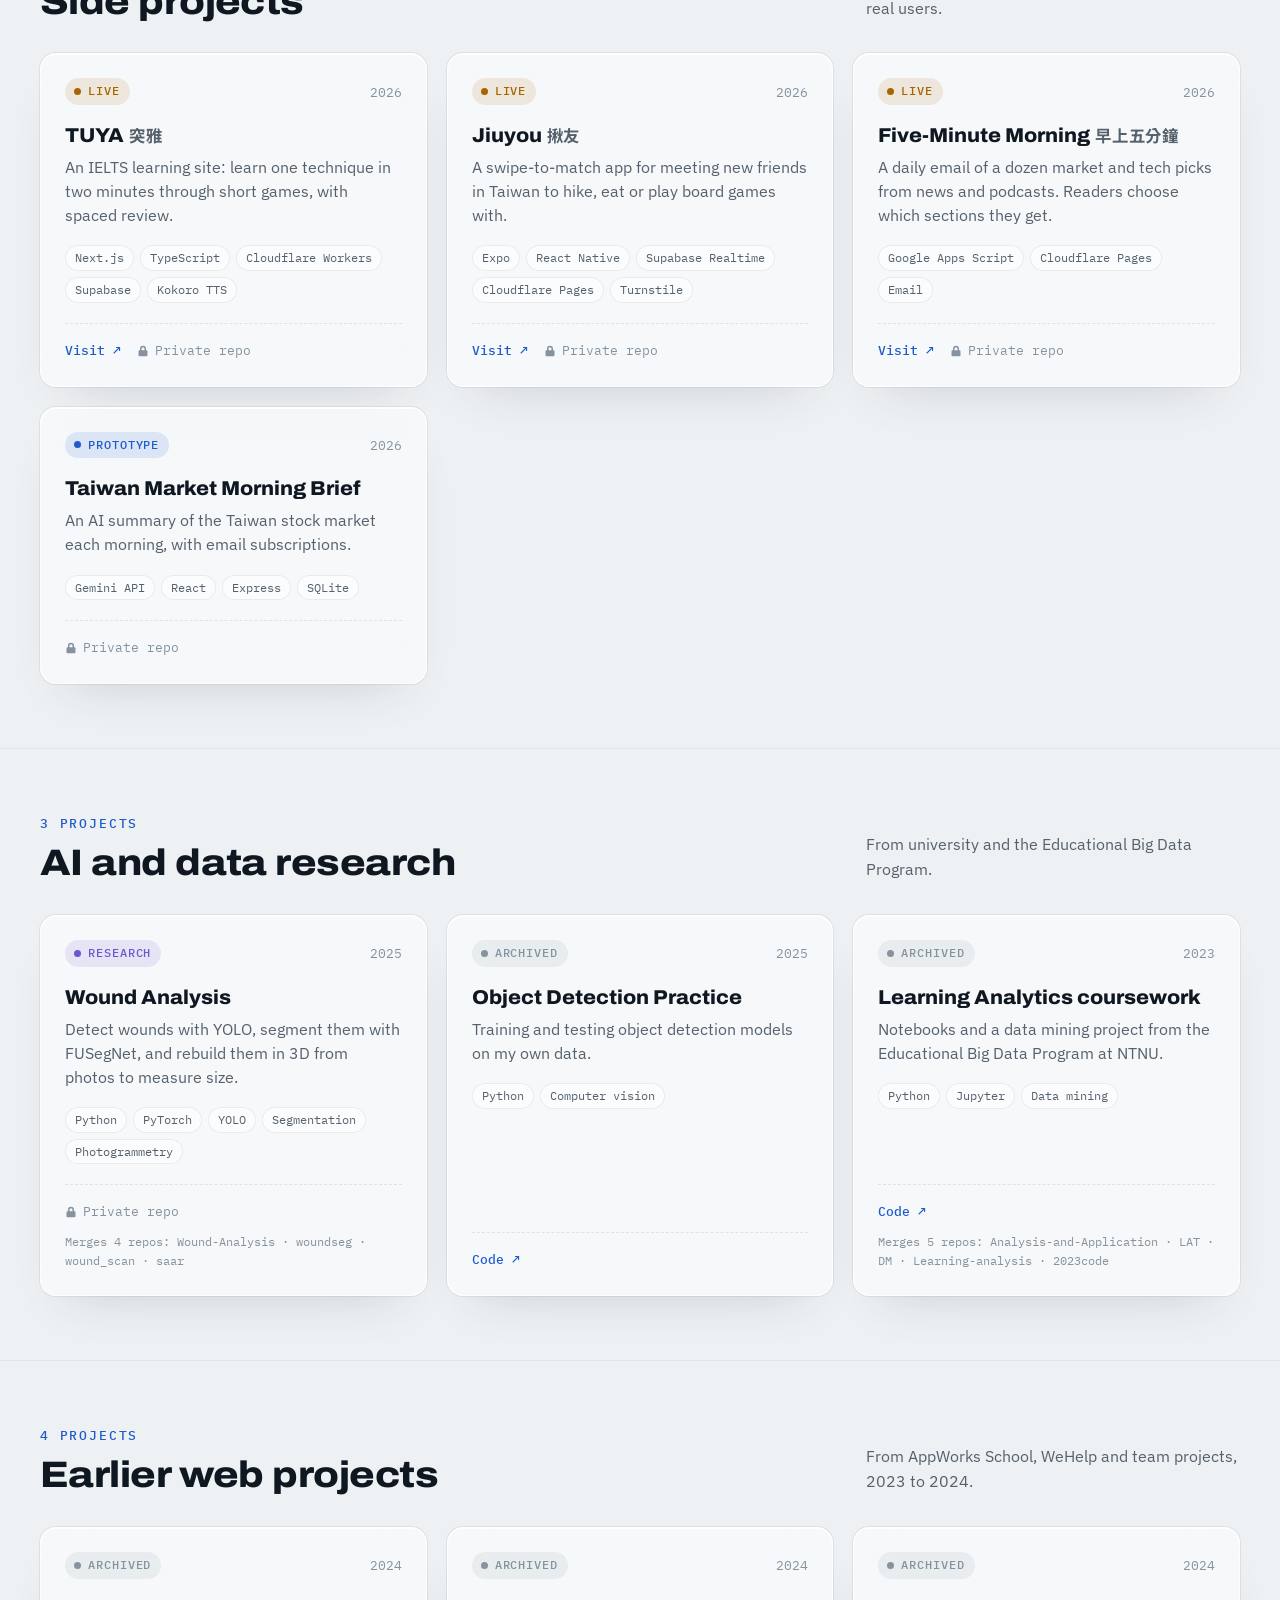
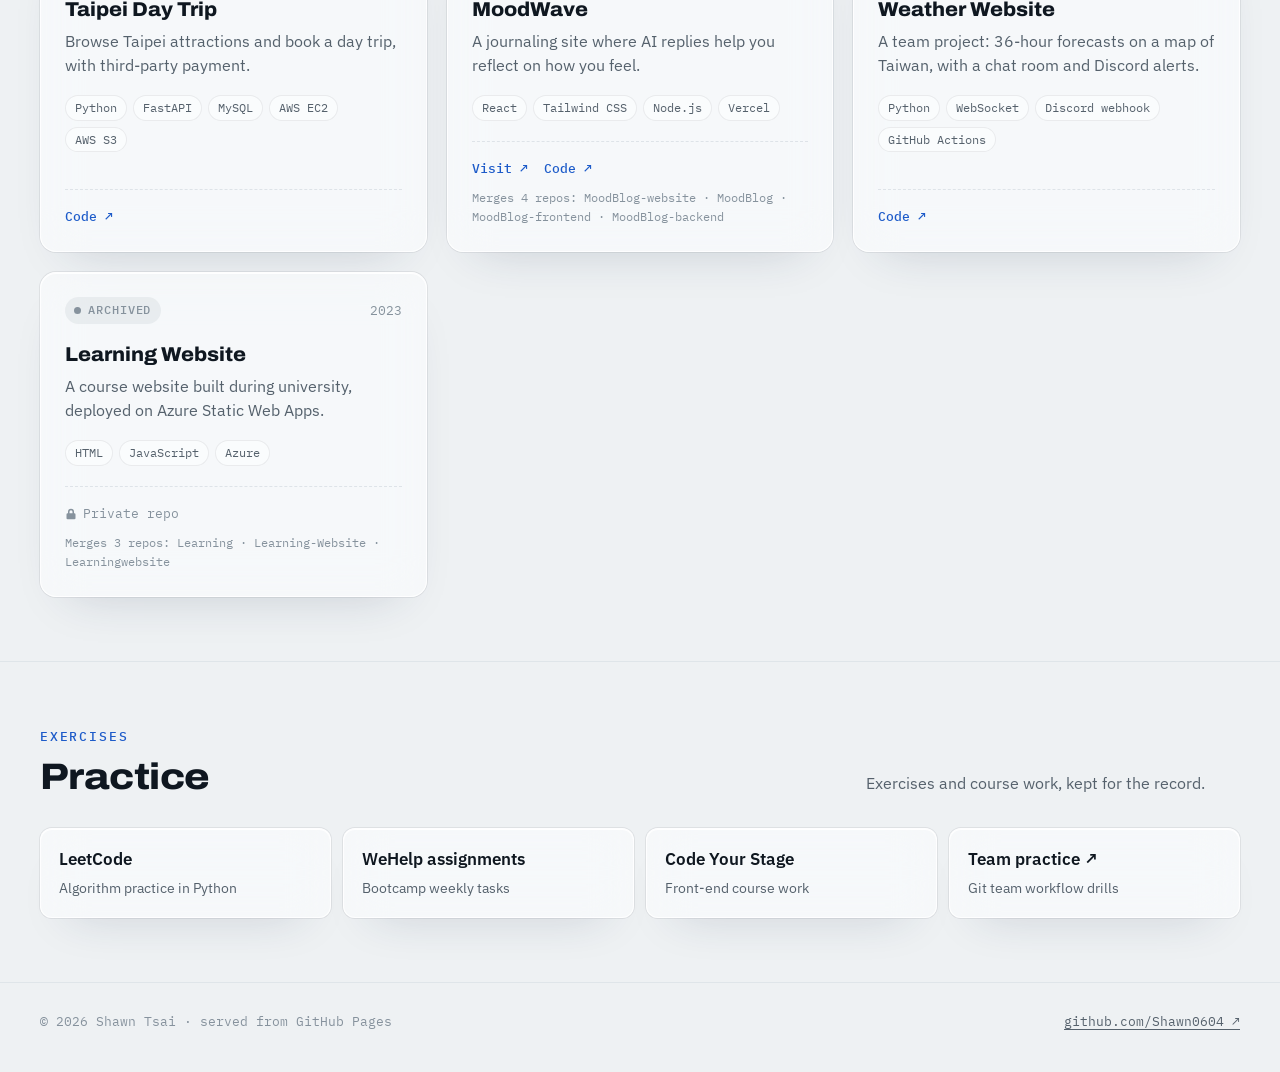
==== commit f6a2919f: "Replace the site icon with the orange cat favicon set Adds .ico, 16/32px PNGs, an Apple touch icon, " ====
--- a/projects.html
+++ b/projects.html
@@ -5,7 +5,12 @@
 <meta name="viewport" content="width=device-width, initial-scale=1, viewport-fit=cover">
 <title>All Projects · Shawn Tsai</title>
 <script>try{var t=localStorage.getItem("theme");if(t==="dark"||t==="light")document.documentElement.setAttribute("data-theme",t)}catch(e){}</script>
-<link rel="icon" type="image/svg+xml" href="favicon.svg">
+<link rel="icon" href="favicon.ico?v=2" sizes="any">
+<link rel="icon" type="image/svg+xml" href="favicon.svg?v=2">
+<link rel="icon" type="image/png" sizes="32x32" href="favicon-32x32.png?v=2">
+<link rel="icon" type="image/png" sizes="16x16" href="favicon-16x16.png?v=2">
+<link rel="apple-touch-icon" sizes="180x180" href="apple-touch-icon.png?v=2">
+<link rel="manifest" href="site.webmanifest?v=2">
 <meta name="theme-color" content="#10171E">
 <meta name="description" content="Every project Shawn Tsai has built: internal tools at work, side projects, AI research and earlier web work.">
 <link rel="preconnect" href="https://fonts.googleapis.com">
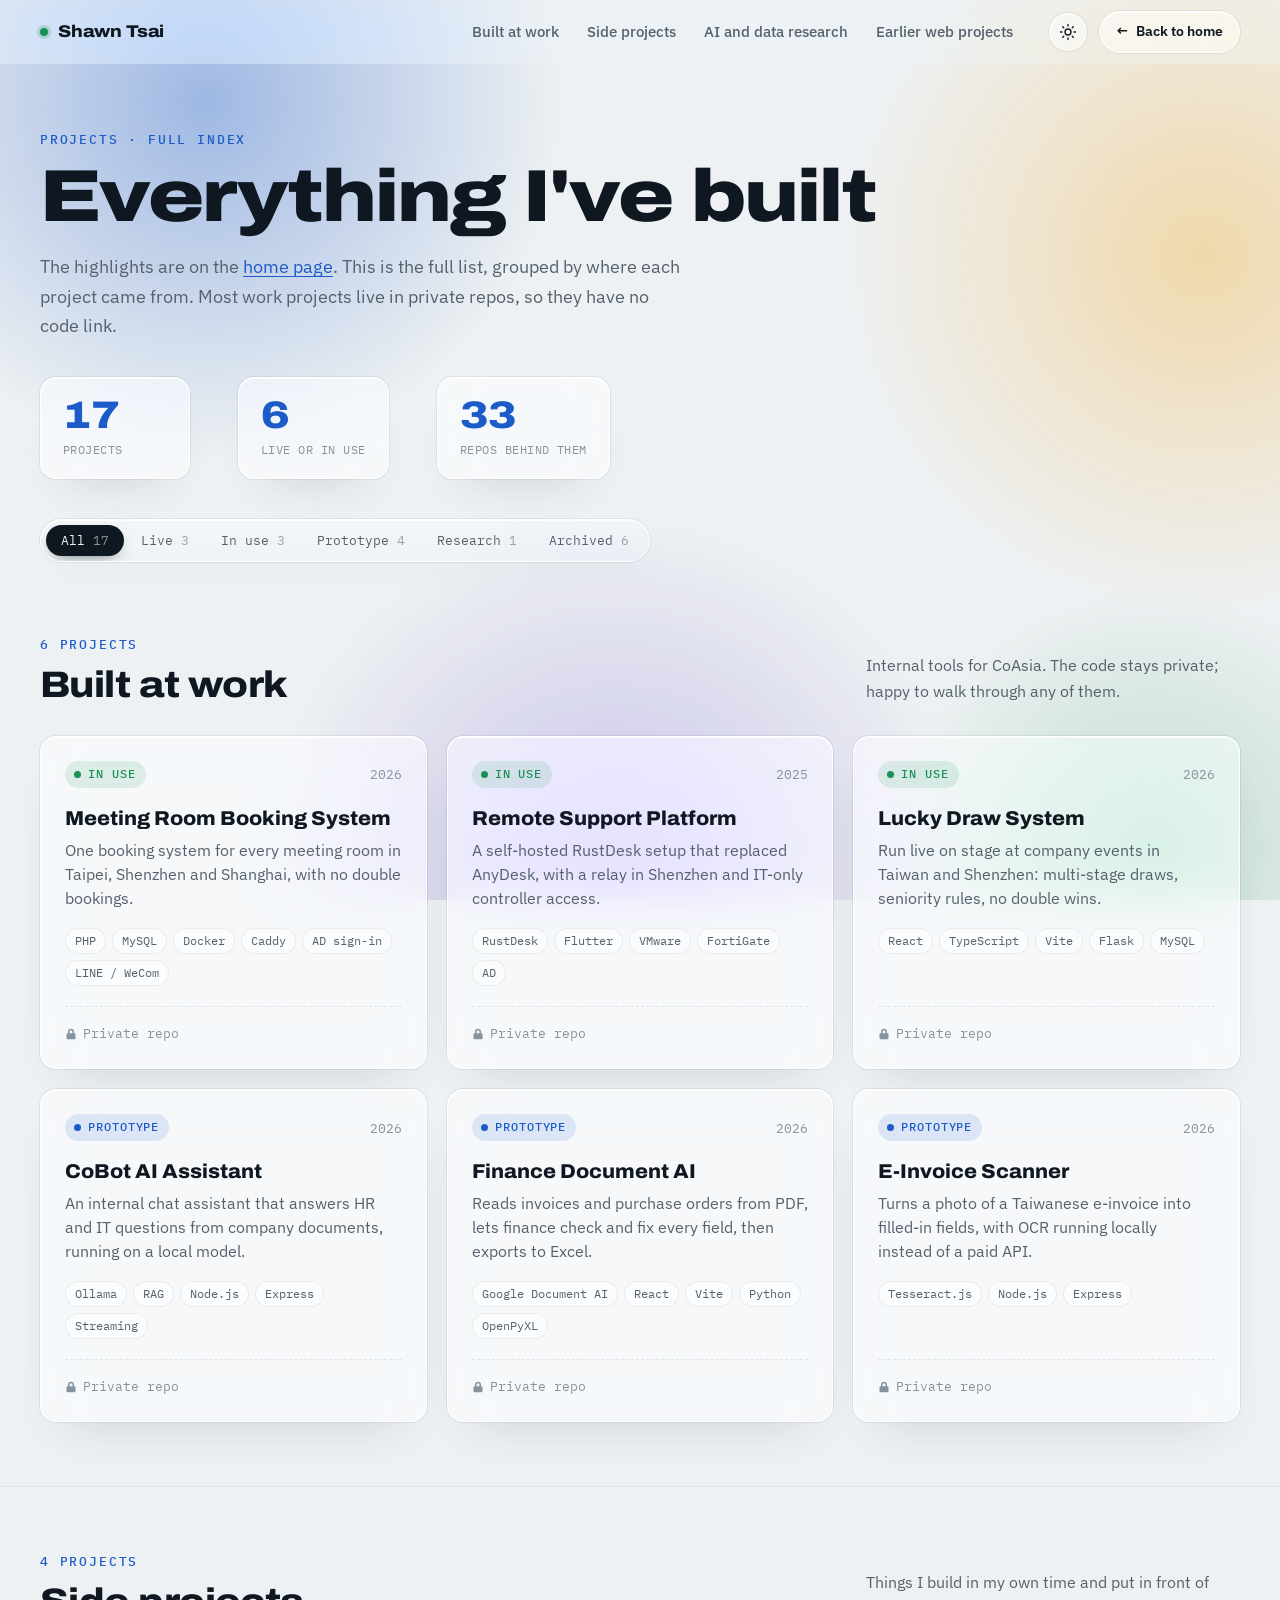
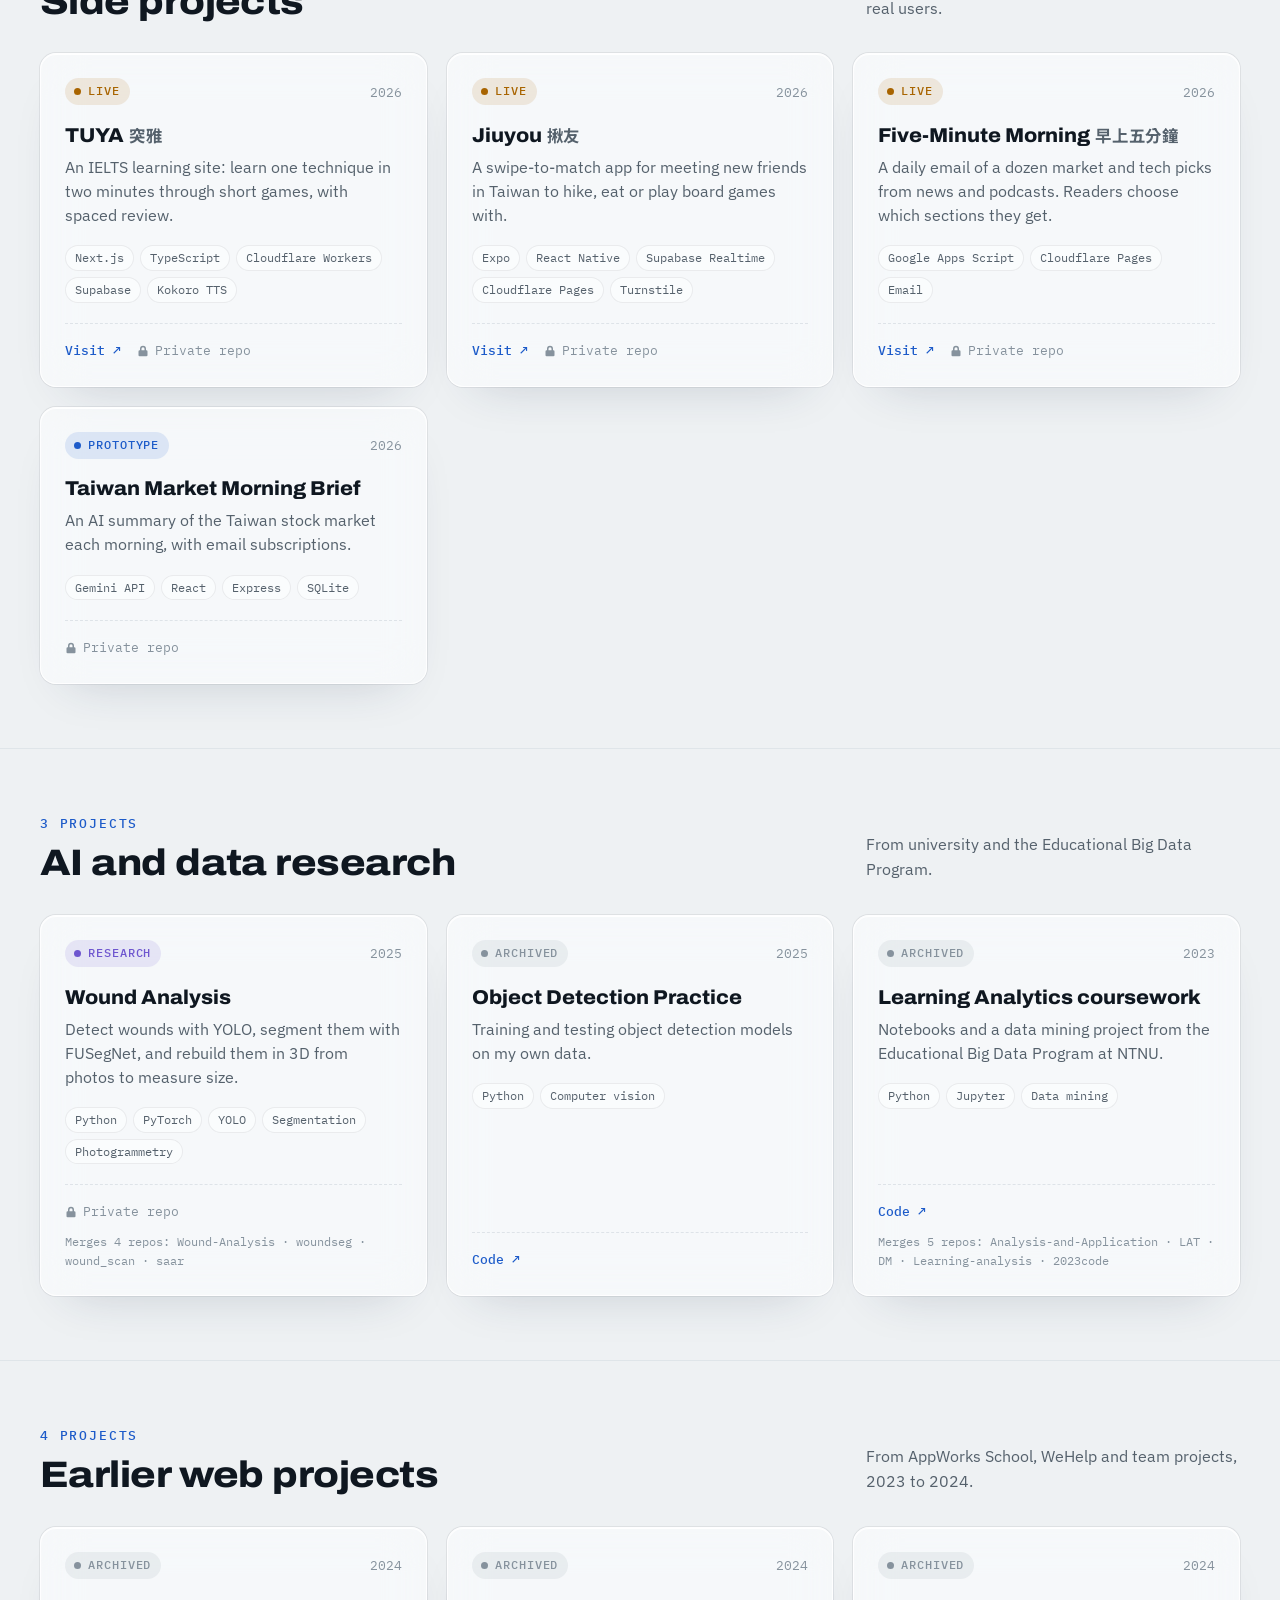
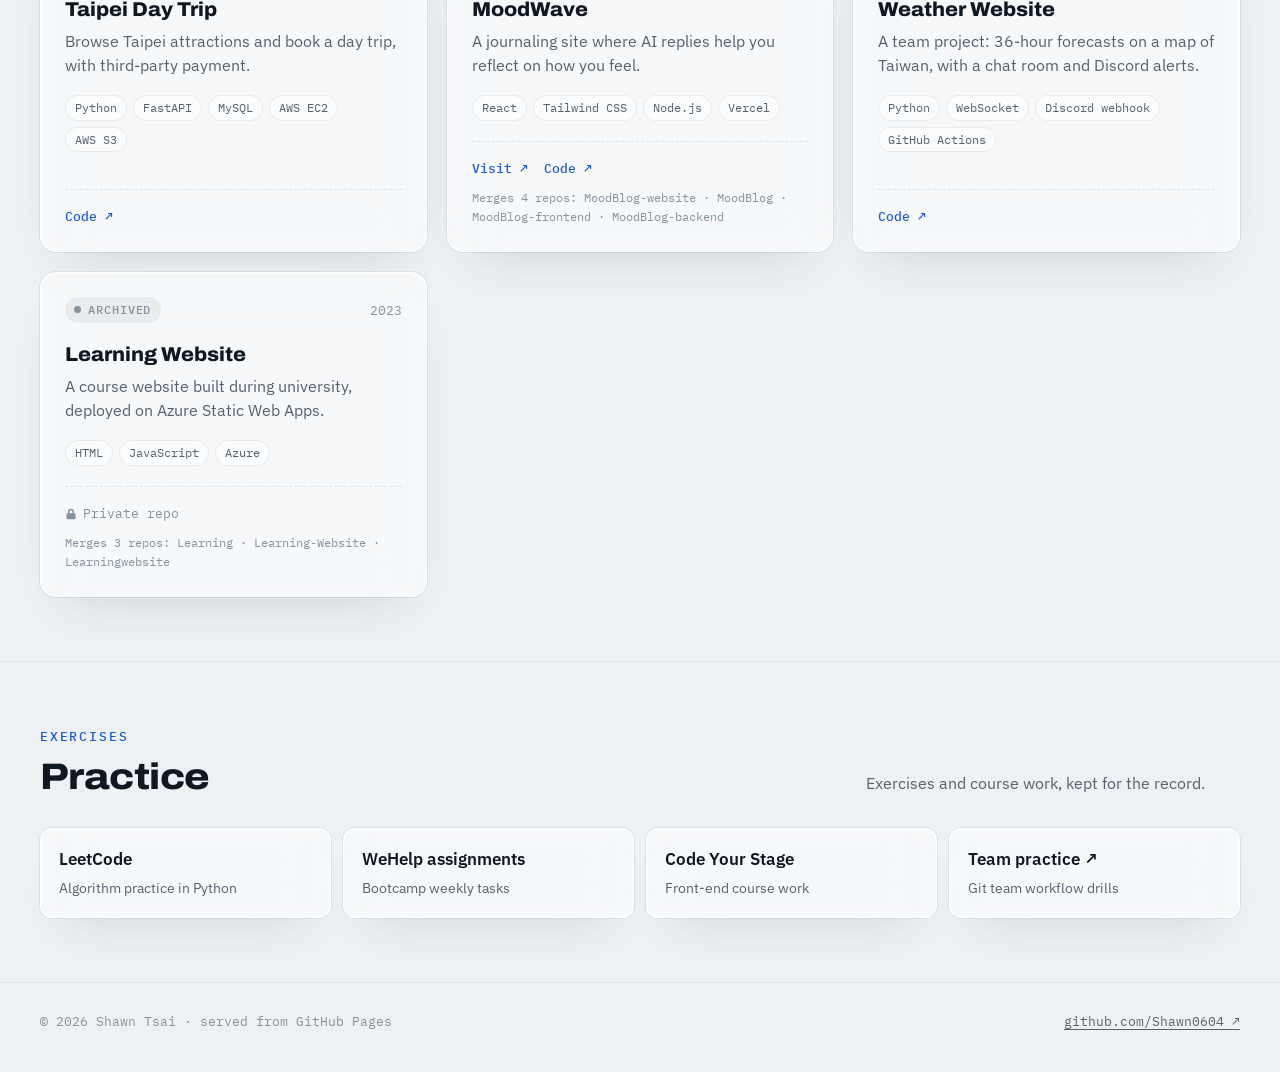
==== commit 185b950a: "Switch to the menu button below 1120px so nav links never wrap With seven links the top bar ran out " ====
--- a/projects.html
+++ b/projects.html
@@ -137,7 +137,7 @@
 
 @media (prefers-reduced-motion: reduce) { html { scroll-behavior: auto; } .card, .card:hover { transform: none; transition: none; } }
 </style>
-<link rel="stylesheet" href="css/glass.css?v=13">
+<link rel="stylesheet" href="css/glass.css?v=14">
 </head>
 <body>
 <div class="aurora" aria-hidden="true"><span></span><span></span><span></span><span></span></div>
@@ -187,7 +187,7 @@
   </div>
 </footer>
 
-<script src="data/projects.js?v=13"></script>
+<script src="data/projects.js?v=14"></script>
 <script>
 (function () {
   var GROUPS = window.PROJECT_GROUPS || [];
@@ -279,6 +279,6 @@
   window.addEventListener('scroll', onScroll, { passive: true }); onScroll();
 })();
 </script>
-<script src="js/site.js?v=13"></script>
+<script src="js/site.js?v=14"></script>
 </body>
 </html>
--- a/css/glass.css
+++ b/css/glass.css
@@ -153,8 +153,10 @@
 #theme-btn[aria-pressed="true"] .moon { display: block; }
 .top .wrap { gap: 12px; }
 .top .nav { margin-right: 12px; }
+.nav a { white-space: nowrap; }
 #menu-btn { display: none; }
-@media (max-width: 900px) {
+@media (max-width: 1120px) {
+  .top .nav { display: none; }
   #menu-btn { display: inline-grid; }
   #menu-btn .x { display: none; }
   .top.open #menu-btn .x { display: block; }
